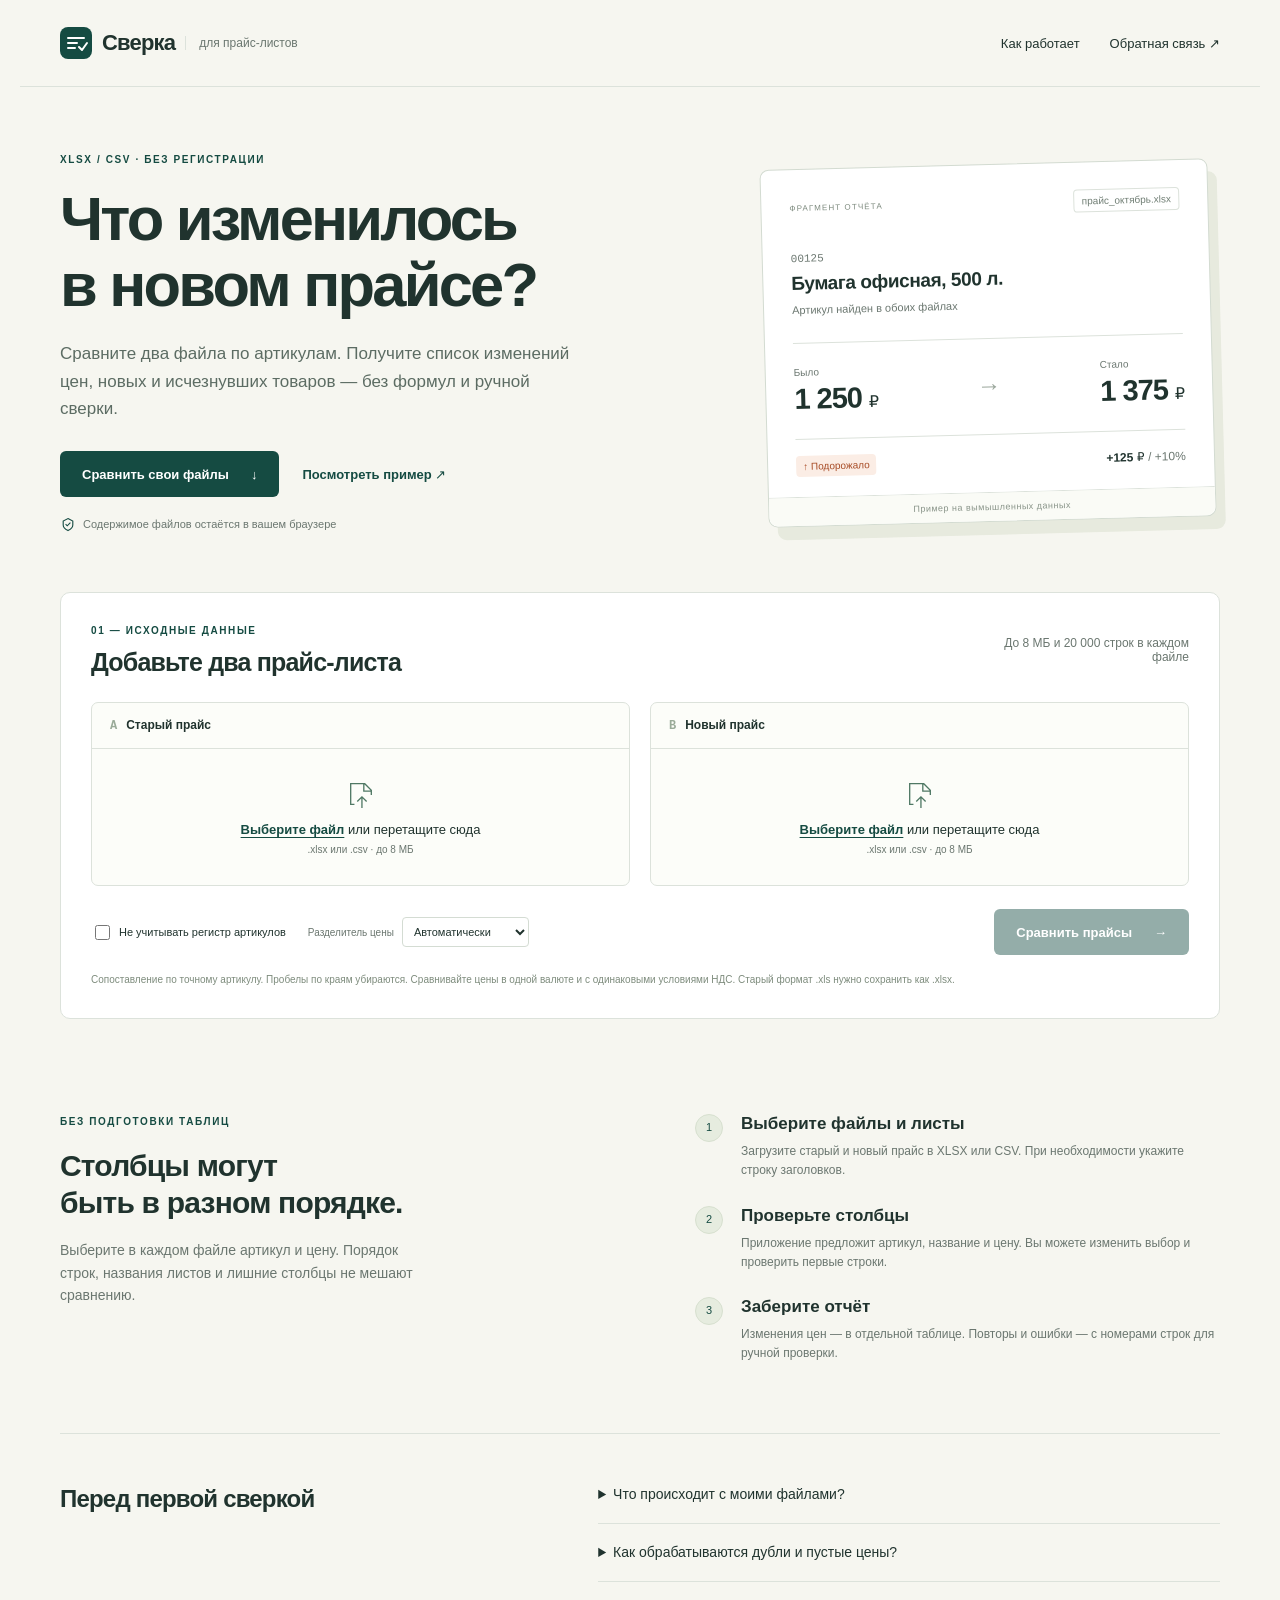
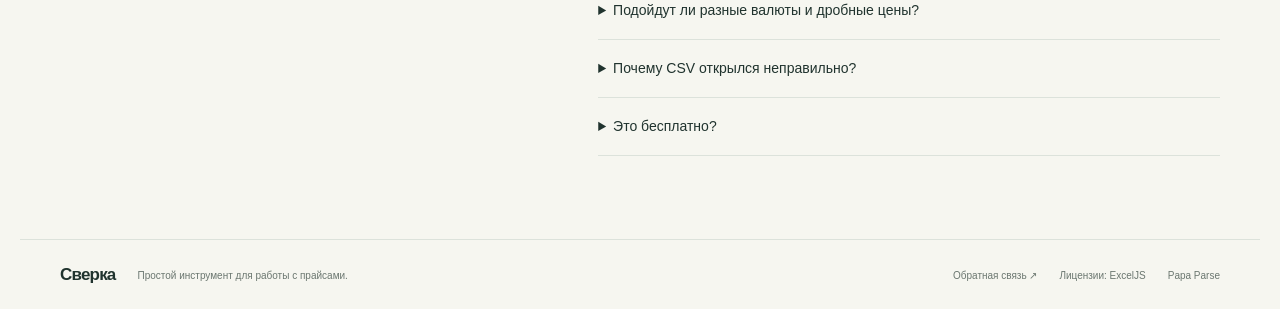
==== index.html @ 67426de6 "Publish Sverka price comparison tool" ====
<!doctype html>
<html lang="ru"><head><meta charset="utf-8"><meta name="viewport" content="width=device-width,initial-scale=1"><meta name="theme-color" content="#154b42"><title>Сверка — сравнить два прайс-листа Excel и CSV по артикулам</title><meta name="description" content="Загрузите старый и новый прайс-лист. Найдите изменения цен, новые и исчезнувшие товары. Бесплатно, без регистрации, файлы обрабатываются в вашем браузере."><link rel="canonical" href="https://dimarrter.github.io/sverka/"><meta property="og:title" content="Что изменилось в новом прайсе?"><meta property="og:description" content="Два файла Excel или CSV → понятный отчёт об изменениях цен. Бесплатно, без загрузки файлов на сервер."><meta property="og:type" content="website"><meta property="og:image" content="https://dimarrter.github.io/sverka/share.png"><link rel="icon" href="icon.svg" type="image/svg+xml"><link rel="stylesheet" href="style.css"><script defer src="papaparse.min.js"></script><script defer src="exceljs.min.js"></script><script type="module" src="app.mjs"></script></head>
<body><a class="skip" href="#workspace">К сравнению файлов</a><header class="site-head"><a class="brand" href="./" aria-label="Сверка, главная"><svg viewBox="0 0 32 32" aria-hidden="true"><rect width="32" height="32" rx="8" fill="currentColor"/><path d="M8 11h16M8 16h9M8 21h7m4-1 3 3 5-7" fill="none" stroke="white" stroke-width="2" stroke-linecap="round" stroke-linejoin="round"/></svg><strong>Сверка</strong><span>для прайс-листов</span></a><nav><a href="#how">Как работает</a><a href="https://t.me/Dimarrter" target="_blank" rel="noopener">Обратная связь ↗</a></nav></header>
<main><section class="intro"><div class="intro-copy"><p class="eyebrow">XLSX / CSV · БЕЗ РЕГИСТРАЦИИ</p><h1>Что изменилось<br>в новом прайсе?</h1><p class="lede">Сравните два файла по артикулам. Получите список изменений цен, новых и исчезнувших товаров — без формул и ручной сверки.</p><div class="intro-actions"><a class="button primary" href="#workspace">Сравнить свои файлы <span aria-hidden="true">↓</span></a><button id="demo" class="text-button">Посмотреть пример <span aria-hidden="true">↗</span></button></div><p class="privacy"><svg viewBox="0 0 20 20" aria-hidden="true"><path d="m10 2 6 3v5c0 4-6 7-6 7s-6-3-6-7V5l6-3Z"/><path d="m7 9 2 2 4-4"/></svg> Содержимое файлов остаётся в вашем браузере</p></div><div class="specimen" aria-label="Пример отчёта об изменении цены"><div class="paper-top"><span class="paper-label">ФРАГМЕНТ ОТЧЁТА</span><span class="file-pill">прайс_октябрь.xlsx</span></div><div class="paper-product"><span class="spec-sku">00125</span><h2>Бумага офисная, 500 л.</h2><p>Артикул найден в обоих файлах</p></div><div class="price-flow"><div><span>Было</span><strong>1 250 <small>₽</small></strong></div><span class="flow-arrow">→</span><div><span>Стало</span><strong>1 375 <small>₽</small></strong></div></div><div class="paper-bottom"><span class="badge up">↑ Подорожало</span><strong>+125 ₽ <span>/ +10%</span></strong></div><div class="paper-caption">Пример на вымышленных данных</div></div></section>
<section id="workspace" class="workspace" aria-labelledby="work-title"><div class="section-top"><div><p class="eyebrow">01 — ИСХОДНЫЕ ДАННЫЕ</p><h2 id="work-title">Добавьте два прайс-листа</h2></div><span class="muted limit">До 8 МБ и 20 000 строк в каждом файле</span></div><div id="message" class="message" role="status" aria-live="polite" hidden></div><div id="files" class="file-grid"></div><div class="settings-bar"><label class="check"><input id="ignore-case" type="checkbox"> Не учитывать регистр артикулов</label><label class="inline-label">Разделитель цены <select id="decimal"><option value="auto">Автоматически</option><option value="comma">Запятая: 1.234,50</option><option value="dot">Точка: 1,234.50</option></select></label><button id="compare" class="button primary" disabled>Сравнить прайсы <span aria-hidden="true">→</span></button></div><p class="footnote">Сопоставление по точному артикулу. Пробелы по краям убираются. Сравнивайте цены в одной валюте и с одинаковыми условиями НДС. Старый формат .xls нужно сохранить как .xlsx.</p></section>
<section id="results" class="results" hidden aria-labelledby="results-title"><div class="section-top"><div><p class="eyebrow">02 — РЕЗУЛЬТАТ</p><h2 id="results-title" tabindex="-1">Изменения в прайсе</h2><p id="result-description" class="muted"></p></div><button id="download" class="button dark">Скачать отчёт .xlsx <span aria-hidden="true">↓</span></button></div><div id="counts" class="counts"></div><div id="review-note" class="review-note" hidden></div><div class="table-tools"><div id="filters" class="filters" role="group" aria-label="Фильтр по изменениям"></div><label class="search"><span class="sr-only">Поиск по артикулу или названию</span><input id="search" type="search" placeholder="Артикул или название"><span aria-hidden="true">⌕</span></label></div><div class="table-wrap"><table class="result-table"><thead><tr><th>Артикул / товар</th><th>Изменение</th><th class="num">Было</th><th class="num">Стало</th><th class="num">Разница</th><th class="num">%</th><th>Примечание</th></tr></thead><tbody id="rows"></tbody></table><div id="empty" class="empty" hidden>По выбранным условиям ничего не найдено.</div></div><div class="table-bottom"><span id="row-count" class="muted"></span><button id="more" class="text-button" hidden>Показать ещё 50</button><span class="muted">В отчёте — все строки, независимо от фильтра</span></div><div class="feedback-box"><div><strong>Чего не хватает для вашего прайса?</strong><p>Напишите, какой формат или столбец не удалось обработать. Конфиденциальный файл присылать не нужно.</p></div><a class="button outline" href="https://t.me/Dimarrter" target="_blank" rel="noopener">Написать автору ↗</a></div></section>
<section id="how" class="how"><div><p class="eyebrow">БЕЗ ПОДГОТОВКИ ТАБЛИЦ</p><h2>Столбцы могут<br>быть в разном порядке.</h2><p>Выберите в каждом файле артикул и цену. Порядок строк, названия листов и лишние столбцы не мешают сравнению.</p></div><ol><li><span>1</span><div><h3>Выберите файлы и листы</h3><p>Загрузите старый и новый прайс в XLSX или CSV. При необходимости укажите строку заголовков.</p></div></li><li><span>2</span><div><h3>Проверьте столбцы</h3><p>Приложение предложит артикул, название и цену. Вы можете изменить выбор и проверить первые строки.</p></div></li><li><span>3</span><div><h3>Заберите отчёт</h3><p>Изменения цен — в отдельной таблице. Повторы и ошибки — с номерами строк для ручной проверки.</p></div></li></ol></section>
<section class="faq" aria-labelledby="faq-title"><h2 id="faq-title">Перед первой сверкой</h2><div><details><summary>Что происходит с моими файлами?</summary><p>Чтение, сравнение и создание отчёта выполняются на вашем устройстве. Содержимое файлов не отправляется на сервер. После перезагрузки страницы загруженные данные исчезнут. Настройки столбцов и файлы не сохраняются.</p></details><details><summary>Как обрабатываются дубли и пустые цены?</summary><p>Повторяющиеся артикулы не объединяются и не усредняются. Такие позиции, отсутствующие артикулы и нераспознанные цены попадут в «Проверить». У строк указан номер в исходном файле. Нулевая цена допустима; процент изменения от нуля не рассчитывается.</p></details><details><summary>Подойдут ли разные валюты и дробные цены?</summary><p>Используйте одну валюту и одинаковые условия НДС в обоих файлах. Конвертации валют нет. Поддерживаются неотрицательные цены до двух знаков после запятой. Для неоднозначных записей вроде 1,234 выберите разделитель явно.</p></details><details><summary>Почему CSV открылся неправильно?</summary><p>В карточке файла можно выбрать UTF-8 или Windows-1251 и разделитель столбцов. Артикулы из CSV читаются как текст, поэтому нули в начале сохраняются. Уже потерянные в исходном файле цифры восстановить нельзя.</p></details><details><summary>Это бесплатно?</summary><p>Да. Сравнение и скачивание отчёта доступны без оплаты и регистрации. Для первой версии действуют ограничения: 8 МБ на файл, до 20 000 строк данных и 100 столбцов на лист. Поддерживаются XLSX и CSV; защищённые паролем книги не поддерживаются.</p></details></div></section></main>
<footer><a class="brand" href="./"><strong>Сверка</strong></a><span>Простой инструмент для работы с прайсами.</span><a href="https://t.me/Dimarrter" target="_blank" rel="noopener">Обратная связь ↗</a><a href="LICENSE-exceljs.txt">Лицензии: ExcelJS</a><a href="LICENSE-papaparse.txt">Papa Parse</a></footer><noscript><p>Для обработки файлов включите JavaScript. Содержимое файлов обрабатывается локально.</p></noscript></body></html>
---- style.css ----
:root{--ink:#20332e;--muted:#6b7770;--green:#154b42;--line:#dce2db;--paper:#fff;--back:#f6f6f0;--orange:#b75026;--mint:#e9f1e9;font-family:Inter,"Segoe UI",Arial,sans-serif;color:var(--ink);background:var(--back);font-synthesis:none}*{box-sizing:border-box}html{scroll-behavior:smooth;scroll-padding-top:28px}body{margin:0}a{color:inherit;text-decoration:none}button,input,select{font:inherit}button,a,input,select,summary{touch-action:manipulation}button{cursor:pointer}button:disabled{cursor:not-allowed;opacity:.45}button:focus-visible,a:focus-visible,input:focus-visible,select:focus-visible,summary:focus-visible{outline:3px solid #d8a328;outline-offset:4px}button{border:0}h1,h2,h3,p{margin:0}p{line-height:1.6}h1{font-size:clamp(40px,4.8vw,64px);line-height:1.07;letter-spacing:-2.8px;font-weight:640}h2{font-size:30px;line-height:1.22;letter-spacing:-.8px;font-weight:620}h3{font-size:17px;font-weight:600}.site-head{max-width:1240px;margin:auto;padding:27px 40px;display:flex;align-items:center;justify-content:space-between;border-bottom:1px solid var(--line)}.brand{display:flex;align-items:center;gap:10px}.brand svg{width:32px;height:32px;color:var(--green)}.brand strong{font-size:22px;letter-spacing:-.8px}.brand span{font-size:12px;color:var(--muted);padding-left:13px;border-left:1px solid var(--line)}nav{display:flex;gap:30px;font-size:13px}nav a:hover,footer a:hover{text-decoration:underline}main{max-width:1240px;margin:auto;padding:0 40px}.intro{display:grid;grid-template-columns:1.16fr .84fr;gap:75px;align-items:center;padding:65px 0 58px}.eyebrow{font-size:10px;font-weight:700;letter-spacing:1.6px;color:var(--green);margin-bottom:18px}.lede{max-width:530px;color:#5c6c63;margin-top:23px;font-size:17px}.intro-actions{display:flex;gap:23px;align-items:center;margin-top:29px}.button{display:inline-flex;justify-content:center;align-items:center;gap:22px;min-height:46px;padding:13px 22px;font-size:13px;font-weight:600;border-radius:6px;white-space:nowrap;transition:background .15s}.primary{background:var(--green);color:white}.primary:hover:not(:disabled){background:#0b382f}.text-button{background:transparent;color:var(--green);padding:10px 0;font-size:13px;font-weight:600}.text-button:hover{text-decoration:underline}.privacy{display:flex;align-items:center;gap:7px;margin-top:19px;font-size:11px;color:var(--muted)}.privacy svg{width:16px;height:16px;fill:none;stroke:var(--green);stroke-width:1.4}.specimen{position:relative;background:#fff;border:1px solid #d3dbd1;border-radius:9px;padding:27px 28px 0;transform:rotate(-1.5deg);box-shadow:9px 13px 0 #e7eade;margin-right:8px}.paper-top{display:flex;align-items:center;justify-content:space-between;gap:12px}.paper-label{font-size:8px;letter-spacing:1.1px;color:#7d8a7e}.file-pill{font-size:10px;color:#707e74;border:1px solid var(--line);padding:5px 7px;border-radius:4px}.paper-product{padding:28px 0 23px;border-bottom:1px solid var(--line)}.spec-sku{font-family:Consolas,monospace;color:var(--muted);font-size:11px}.paper-product h2{font-size:19px;margin-top:6px;letter-spacing:-.4px}.paper-product p{font-size:11px;color:var(--muted);margin-top:7px}.price-flow{display:flex;align-items:center;justify-content:space-between;padding:23px 0}.price-flow div>span{display:block;font-size:10px;color:var(--muted);margin-bottom:5px}.price-flow strong{font-size:29px;font-weight:550;letter-spacing:-1px}.price-flow small{font-size:16px;font-weight:400}.flow-arrow{font-size:24px;color:#9ba79c}.paper-bottom{padding:16px 0 20px;border-top:1px solid var(--line);display:flex;align-items:center;justify-content:space-between;font-size:12px}.paper-bottom strong{font-weight:600}.paper-bottom strong span{font-weight:400;color:var(--muted)}.paper-caption{margin:0 -28px;background:#fafbf6;border-top:1px solid var(--line);border-radius:0 0 9px 9px;font-size:9px;letter-spacing:.5px;color:#899489;text-align:center;padding:9px}.badge{display:inline-block;font-size:10px;border-radius:4px;padding:5px 7px;white-space:nowrap;background:#eff1ed;color:#5c6c63}.badge.up{background:#fbede5;color:#a74b25}.badge.down{background:#e6f2e9;color:#24734e}.badge.added{background:#e4f0ed;color:#126351}.badge.removed{background:#edf0f1;color:#65727a}.badge.review{background:#fff2cd;color:#856212}.workspace,.results{background:white;border:1px solid var(--line);border-radius:10px;padding:30px;margin-bottom:25px;scroll-margin-top:20px}.section-top{display:flex;justify-content:space-between;align-items:center;gap:25px;margin-bottom:25px}.section-top .eyebrow{margin-bottom:8px}.section-top h2{font-size:25px}.muted{font-size:12px;color:var(--muted)}.limit{text-align:right;max-width:200px}.file-grid{display:grid;grid-template-columns:1fr 1fr;gap:20px}.file-card{border:1px solid var(--line);border-radius:7px;background:#fcfdf9;overflow:hidden;min-width:0}.card-head{padding:15px 18px;display:flex;align-items:center;justify-content:space-between;border-bottom:1px solid var(--line);font-size:12px}.card-head strong{font-weight:600}.step-num{margin-right:9px;color:#9aab99;font-family:Consolas,monospace}.clear-file{padding:2px 5px;background:none;color:var(--muted);font-size:11px}.dropzone{display:block;text-align:center;padding:30px 15px;cursor:pointer;position:relative}.dropzone.drag{background:var(--mint);outline:2px dashed var(--green);outline-offset:-6px}.dropzone input{position:absolute;inset:0;width:100%;height:100%;opacity:0;cursor:pointer}.dropzone:focus-within{outline:3px solid #d8a328;outline-offset:-4px}.upload-icon{width:30px;height:30px;color:#4f7864;margin-bottom:9px;fill:none;stroke:currentColor;stroke-width:1.4}.drop-title{font-size:13px;display:block}.drop-title b{font-weight:600;color:var(--green);text-decoration:underline;text-underline-offset:3px}.drop-sub{font-size:10px;display:block;color:var(--muted);margin-top:7px}.file-info{padding:16px 18px 10px;display:flex;gap:10px;align-items:center}.file-name{font-size:12px;font-weight:600;overflow-wrap:anywhere}.file-meta{font-size:10px;color:var(--muted);margin-top:4px}.file-type{color:var(--green);font:10px Consolas,monospace;background:#e5eee4;border-radius:5px;padding:12px 6px}.mapping{padding:4px 18px 18px}.mapping label{display:flex;flex-direction:column;gap:5px;font-size:10px;color:var(--muted)}select,input[type=number]{border:1px solid #d4dcd3;background:white;color:var(--ink);border-radius:4px;padding:8px 9px;max-width:100%;min-width:0;font-size:12px}select{cursor:pointer}.map-top{display:grid;grid-template-columns:1fr 1fr;gap:10px;margin:9px 0}.map-cols{display:grid;grid-template-columns:1fr 1fr 1fr;gap:10px}.csv-options{display:grid;grid-template-columns:1fr 1fr;gap:10px;margin:9px 0}.mini-wrap{overflow:auto;margin-top:13px;background:white;border:1px solid var(--line);border-radius:3px;max-height:155px}.mini{border-collapse:collapse;width:100%;font-size:10px;white-space:nowrap}.mini th,.mini td{padding:7px 9px;text-align:left;border-bottom:1px solid #ebeee8;max-width:140px;overflow:hidden;text-overflow:ellipsis}.mini th{background:#f1f4ec;color:#64745f;font-weight:500}.mini td:first-child{color:#899786}.settings-bar{display:flex;align-items:center;gap:22px;margin-top:23px;flex-wrap:wrap}.settings-bar .button{margin-left:auto}.check{display:flex;align-items:center;gap:6px;font-size:11px}.check input{accent-color:var(--green);width:15px;height:15px}.inline-label{font-size:10px;display:flex;align-items:center;gap:8px;color:var(--muted)}.inline-label select{font-size:11px;padding:7px}.footnote{font-size:10px;color:#7e8c7d;margin-top:16px;line-height:1.7}.message{padding:13px 16px;background:#f9f0dc;color:#715817;font-size:12px;border-radius:6px;margin-bottom:18px;line-height:1.6}.message.success{background:#e9f2e8;color:#235d3c}.dark{background:#243c32;color:#fff}.dark:hover:not(:disabled){background:#10281e}.outline{border:1px solid #c3d1bf;color:var(--green);background:transparent}.outline:hover{background:#e9f1e5}.results{padding-top:28px}.results .section-top{margin-bottom:23px}.results .section-top p.muted{margin-top:8px}.counts{display:grid;grid-template-columns:repeat(6,1fr);gap:1px;border:1px solid var(--line);border-radius:6px;overflow:hidden;background:var(--line);margin-bottom:20px}.count{background:#fafbf7;padding:16px 14px;border:0;text-align:left}.count b{font-size:25px;font-weight:550;display:block;margin-bottom:5px}.count span{font-size:10px;color:var(--muted)}.count[data-status=up] b{color:#b4542a}.count[data-status=down] b{color:#28784f}.count[data-status=review] b{color:#a07b12}.count:hover{background:#eef3e8}.review-note{font-size:12px;padding:13px 16px;background:#fff8e6;color:#7b621b;border:1px solid #f1e5be;border-radius:5px;margin-bottom:18px;line-height:1.6}.table-tools{display:flex;align-items:center;justify-content:space-between;gap:12px;margin:20px 0 12px}.filters{display:flex;gap:5px;flex-wrap:wrap}.filter{font-size:10px;background:#f3f5ee;color:#677661;padding:8px 11px;border-radius:4px}.filter[aria-pressed=true]{background:#deeadc;color:#214c34;font-weight:600}.search{position:relative;min-width:180px}.search input{width:100%;padding:8px 28px 8px 12px;font-size:11px;border:1px solid var(--line);border-radius:4px}.search>span:last-child{position:absolute;right:9px;top:4px;color:#6c7c66;font-size:23px}.table-wrap{overflow:auto;border:1px solid var(--line);border-radius:6px}.result-table{width:100%;border-collapse:collapse;font-size:12px;min-width:780px}.result-table th{text-align:left;padding:12px 13px;font-size:10px;font-weight:500;background:#f5f7f0;color:#74836c;white-space:nowrap}.result-table td{padding:14px 13px;border-top:1px solid #e8ece2;vertical-align:top}.result-table .num{text-align:right;white-space:nowrap;font-variant-numeric:tabular-nums}.result-table td:first-child{min-width:180px}.sku{display:block;font:11px Consolas,monospace;margin-bottom:5px;max-width:250px;overflow-wrap:anywhere}.product{font-size:10px;color:var(--muted);max-width:240px;overflow-wrap:anywhere}.row-note{font-size:10px;color:#77846e;min-width:160px;max-width:270px;line-height:1.5}.delta-up{color:#a84e28}.delta-down{color:#24764d}.empty{padding:30px;text-align:center;color:var(--muted);font-size:13px}.table-bottom{display:flex;align-items:center;justify-content:space-between;gap:12px;margin-top:13px}.table-bottom>span:last-child{font-size:10px;text-align:right}.feedback-box{display:flex;align-items:center;justify-content:space-between;gap:25px;margin-top:27px;padding:21px;background:#f3f6ed;border-radius:6px}.feedback-box strong{font-size:14px;font-weight:600}.feedback-box p{font-size:11px;max-width:540px;margin-top:6px;color:var(--muted)}.how{display:grid;grid-template-columns:1fr 1fr;gap:110px;padding:70px 0;border-bottom:1px solid var(--line)}.how>div>p:last-child{max-width:370px;font-size:14px;color:var(--muted);margin-top:18px}.how ol{list-style:none;padding:0;margin:0}.how li{display:flex;gap:18px;padding:0 0 25px}.how li>span{font-size:11px;background:#e6ecdf;border:1px solid #d7e0cf;width:28px;height:28px;flex:0 0 28px;text-align:center;padding-top:6px;border-radius:50%;color:var(--green)}.how li p{color:var(--muted);font-size:12px;margin-top:8px}.how li:last-child{padding-bottom:0}.faq{display:grid;grid-template-columns:1fr 1.3fr;gap:60px;padding:50px 0 65px}.faq h2{font-size:24px}details{border-bottom:1px solid var(--line);padding:0 0 18px;margin-bottom:18px}summary{font-size:14px;cursor:pointer;font-weight:500;line-height:1.5}details p{font-size:12px;color:var(--muted);padding:13px 0 0 17px}footer{border-top:1px solid var(--line);max-width:1240px;margin:auto;padding:25px 40px;display:flex;align-items:center;gap:22px;color:var(--muted);font-size:10px}footer .brand{color:var(--ink)}footer .brand strong{font-size:17px}footer>span{margin-right:auto}.skip{position:absolute;left:20px;top:-100px;background:white;padding:15px;z-index:9}.skip:focus{top:10px}.sr-only{position:absolute;width:1px;height:1px;overflow:hidden;clip:rect(0,0,0,0)}[hidden]{display:none!important}@media(max-width:1000px){.intro{gap:35px}h1{font-size:48px}.brand span{display:none}.settings-bar{gap:14px}.settings-bar .button{width:100%;margin:0}.how{gap:50px}.counts{grid-template-columns:repeat(3,1fr)}}@media(max-width:700px){.site-head{padding:20px}.site-head nav{gap:15px;font-size:11px}.site-head nav a:first-child{display:none}main{padding:0 16px}.intro{grid-template-columns:1fr;padding:36px 4px 35px;gap:32px}h1{font-size:44px;letter-spacing:-1.9px}.lede{font-size:15px;max-width:480px}.intro-actions{gap:18px;flex-wrap:wrap}.privacy{font-size:10px}.specimen{max-width:470px;width:100%;margin:auto;transform:none;box-shadow:5px 6px 0 #e7eade}.workspace,.results{padding:20px 16px}.section-top{align-items:flex-start;gap:15px;flex-wrap:wrap}.section-top h2{font-size:23px}.limit{max-width:none;text-align:left;font-size:10px}.file-grid{grid-template-columns:1fr}.map-cols{grid-template-columns:1fr 1fr}.map-cols label:last-child{grid-column:1/-1}.settings-bar{display:block}.settings-bar .inline-label{margin:15px 0}.settings-bar .button{width:100%}.counts{grid-template-columns:repeat(3,1fr)}.count{padding:13px 10px}.count b{font-size:23px}.table-tools{align-items:stretch;flex-direction:column}.filters{gap:5px}.table-bottom{flex-wrap:wrap}.table-bottom>span:last-child{text-align:left}.feedback-box{align-items:flex-start;flex-direction:column}.how{padding:40px 4px;grid-template-columns:1fr;gap:28px}.faq{padding:35px 4px;grid-template-columns:1fr;gap:25px}footer{padding:22px 20px;flex-wrap:wrap;gap:15px}footer>span{flex-basis:65%;margin-right:0}h2{font-size:27px}}@media(prefers-reduced-motion:reduce){html{scroll-behavior:auto}*{transition:none!important}}
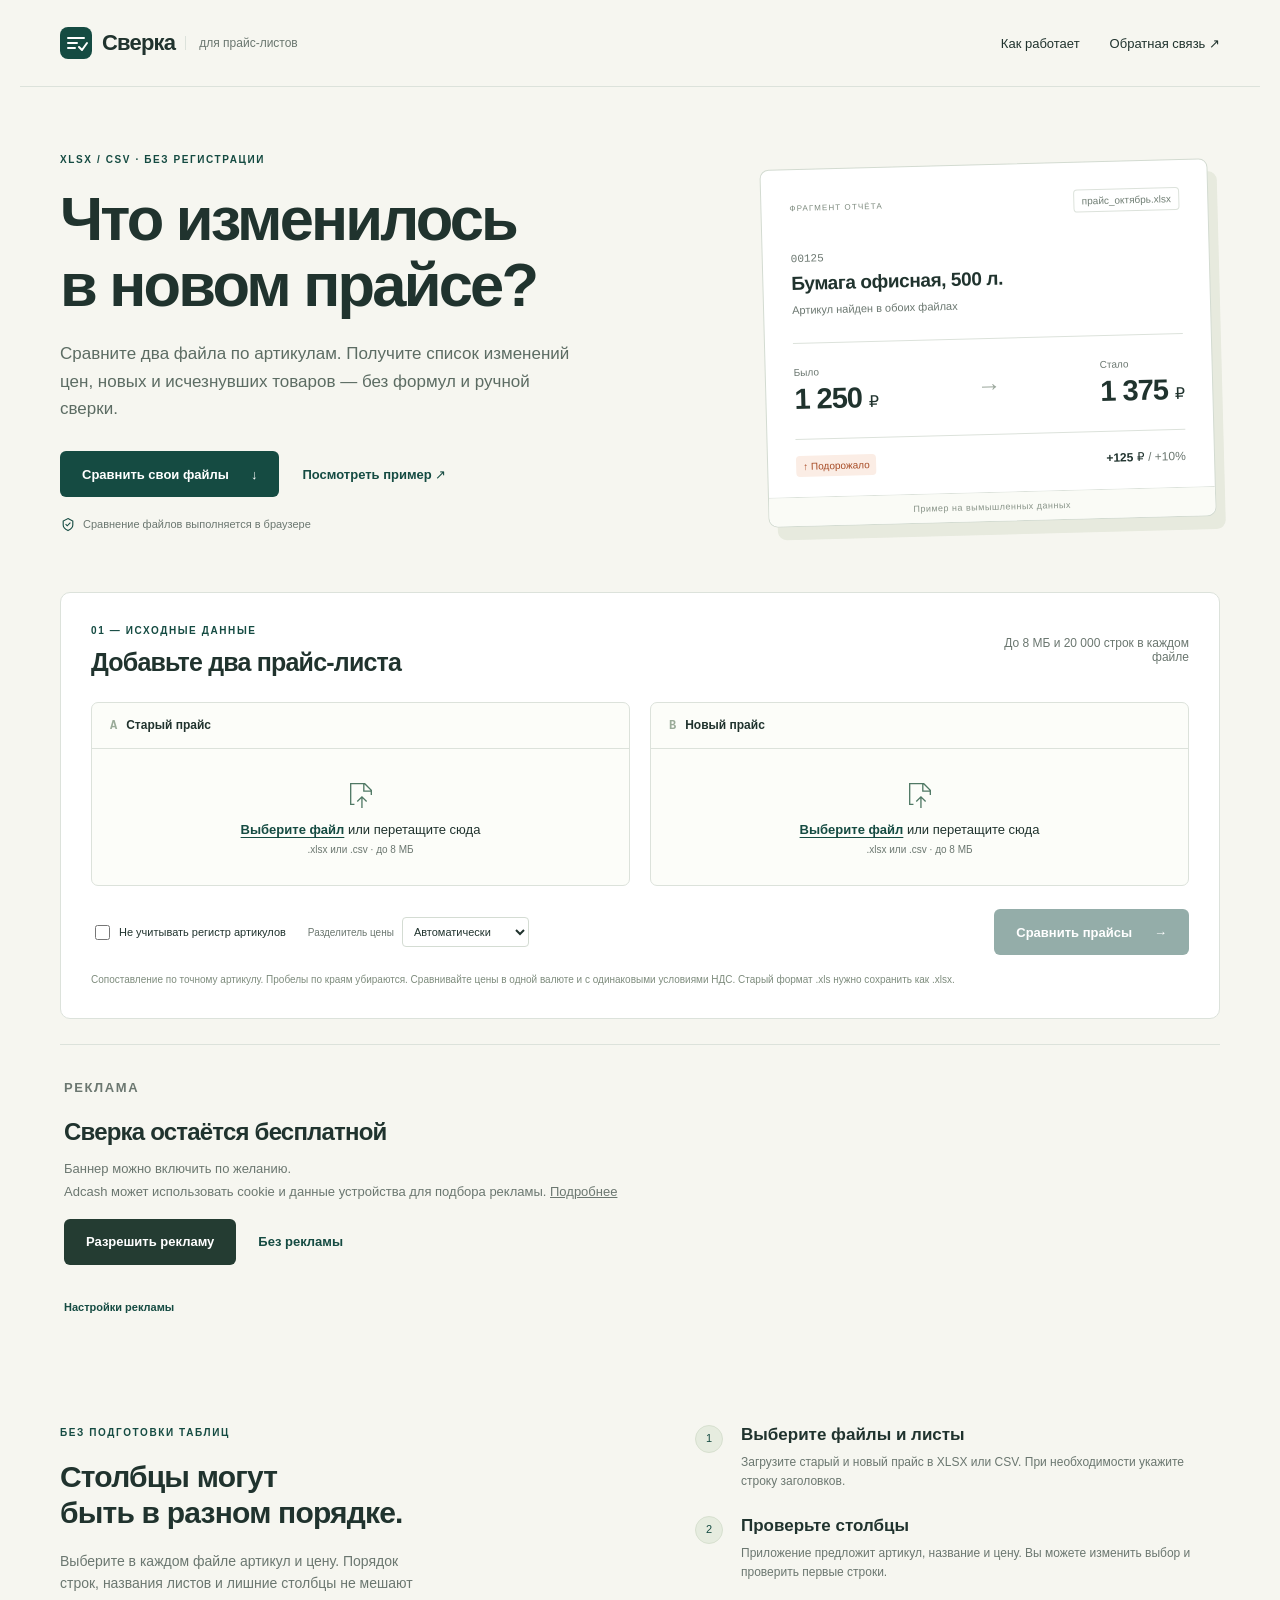
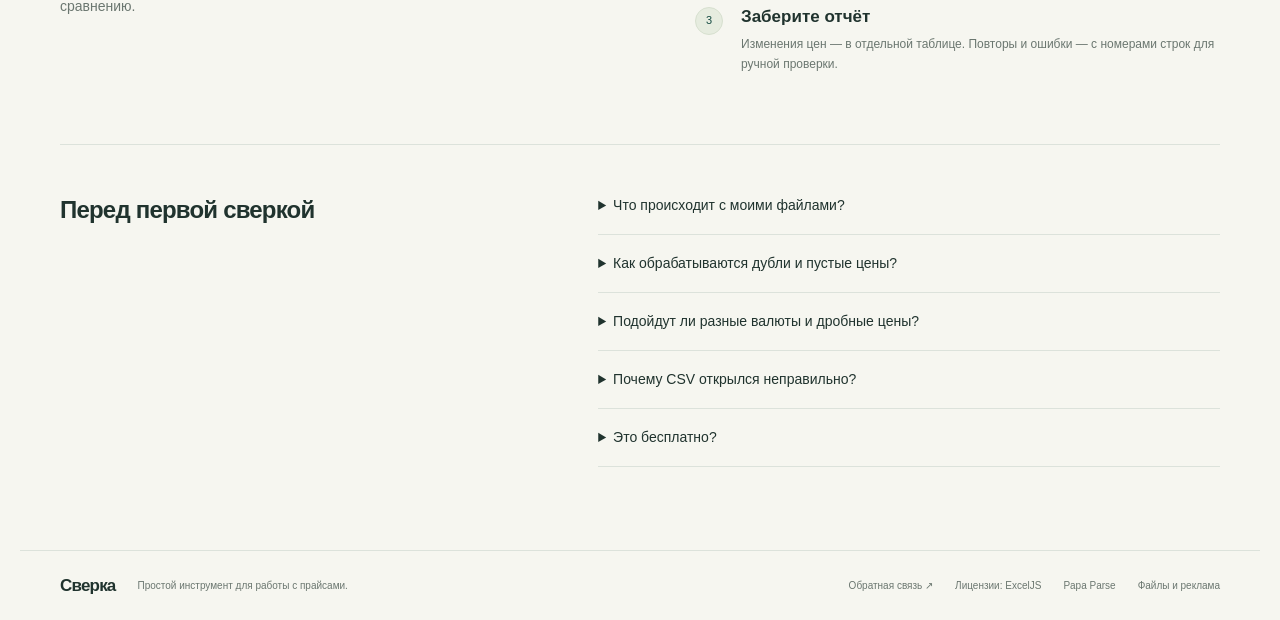
==== commit d3e15a53: "Add optional Adcash banner and clear ad consent controls" ====
--- a/index.html
+++ b/index.html
@@ -1,9 +1,9 @@
-<!doctype html>
-<html lang="ru"><head><meta charset="utf-8"><meta name="viewport" content="width=device-width,initial-scale=1"><meta name="theme-color" content="#154b42"><title>Сверка — сравнить два прайс-листа Excel и CSV по артикулам</title><meta name="description" content="Загрузите старый и новый прайс-лист. Найдите изменения цен, новые и исчезнувшие товары. Бесплатно, без регистрации, файлы обрабатываются в вашем браузере."><link rel="canonical" href="https://dimarrter.github.io/sverka/"><meta property="og:title" content="Что изменилось в новом прайсе?"><meta property="og:description" content="Два файла Excel или CSV → понятный отчёт об изменениях цен. Бесплатно, без загрузки файлов на сервер."><meta property="og:type" content="website"><meta property="og:image" content="https://dimarrter.github.io/sverka/share.png"><link rel="icon" href="icon.svg" type="image/svg+xml"><link rel="stylesheet" href="style.css"><script defer src="papaparse.min.js"></script><script defer src="exceljs.min.js"></script><script type="module" src="app.mjs"></script></head>
-<body><a class="skip" href="#workspace">К сравнению файлов</a><header class="site-head"><a class="brand" href="./" aria-label="Сверка, главная"><svg viewBox="0 0 32 32" aria-hidden="true"><rect width="32" height="32" rx="8" fill="currentColor"/><path d="M8 11h16M8 16h9M8 21h7m4-1 3 3 5-7" fill="none" stroke="white" stroke-width="2" stroke-linecap="round" stroke-linejoin="round"/></svg><strong>Сверка</strong><span>для прайс-листов</span></a><nav><a href="#how">Как работает</a><a href="https://t.me/Dimarrter" target="_blank" rel="noopener">Обратная связь ↗</a></nav></header>
-<main><section class="intro"><div class="intro-copy"><p class="eyebrow">XLSX / CSV · БЕЗ РЕГИСТРАЦИИ</p><h1>Что изменилось<br>в новом прайсе?</h1><p class="lede">Сравните два файла по артикулам. Получите список изменений цен, новых и исчезнувших товаров — без формул и ручной сверки.</p><div class="intro-actions"><a class="button primary" href="#workspace">Сравнить свои файлы <span aria-hidden="true">↓</span></a><button id="demo" class="text-button">Посмотреть пример <span aria-hidden="true">↗</span></button></div><p class="privacy"><svg viewBox="0 0 20 20" aria-hidden="true"><path d="m10 2 6 3v5c0 4-6 7-6 7s-6-3-6-7V5l6-3Z"/><path d="m7 9 2 2 4-4"/></svg> Содержимое файлов остаётся в вашем браузере</p></div><div class="specimen" aria-label="Пример отчёта об изменении цены"><div class="paper-top"><span class="paper-label">ФРАГМЕНТ ОТЧЁТА</span><span class="file-pill">прайс_октябрь.xlsx</span></div><div class="paper-product"><span class="spec-sku">00125</span><h2>Бумага офисная, 500 л.</h2><p>Артикул найден в обоих файлах</p></div><div class="price-flow"><div><span>Было</span><strong>1 250 <small>₽</small></strong></div><span class="flow-arrow">→</span><div><span>Стало</span><strong>1 375 <small>₽</small></strong></div></div><div class="paper-bottom"><span class="badge up">↑ Подорожало</span><strong>+125 ₽ <span>/ +10%</span></strong></div><div class="paper-caption">Пример на вымышленных данных</div></div></section>
-<section id="workspace" class="workspace" aria-labelledby="work-title"><div class="section-top"><div><p class="eyebrow">01 — ИСХОДНЫЕ ДАННЫЕ</p><h2 id="work-title">Добавьте два прайс-листа</h2></div><span class="muted limit">До 8 МБ и 20 000 строк в каждом файле</span></div><div id="message" class="message" role="status" aria-live="polite" hidden></div><div id="files" class="file-grid"></div><div class="settings-bar"><label class="check"><input id="ignore-case" type="checkbox"> Не учитывать регистр артикулов</label><label class="inline-label">Разделитель цены <select id="decimal"><option value="auto">Автоматически</option><option value="comma">Запятая: 1.234,50</option><option value="dot">Точка: 1,234.50</option></select></label><button id="compare" class="button primary" disabled>Сравнить прайсы <span aria-hidden="true">→</span></button></div><p class="footnote">Сопоставление по точному артикулу. Пробелы по краям убираются. Сравнивайте цены в одной валюте и с одинаковыми условиями НДС. Старый формат .xls нужно сохранить как .xlsx.</p></section>
-<section id="results" class="results" hidden aria-labelledby="results-title"><div class="section-top"><div><p class="eyebrow">02 — РЕЗУЛЬТАТ</p><h2 id="results-title" tabindex="-1">Изменения в прайсе</h2><p id="result-description" class="muted"></p></div><button id="download" class="button dark">Скачать отчёт .xlsx <span aria-hidden="true">↓</span></button></div><div id="counts" class="counts"></div><div id="review-note" class="review-note" hidden></div><div class="table-tools"><div id="filters" class="filters" role="group" aria-label="Фильтр по изменениям"></div><label class="search"><span class="sr-only">Поиск по артикулу или названию</span><input id="search" type="search" placeholder="Артикул или название"><span aria-hidden="true">⌕</span></label></div><div class="table-wrap"><table class="result-table"><thead><tr><th>Артикул / товар</th><th>Изменение</th><th class="num">Было</th><th class="num">Стало</th><th class="num">Разница</th><th class="num">%</th><th>Примечание</th></tr></thead><tbody id="rows"></tbody></table><div id="empty" class="empty" hidden>По выбранным условиям ничего не найдено.</div></div><div class="table-bottom"><span id="row-count" class="muted"></span><button id="more" class="text-button" hidden>Показать ещё 50</button><span class="muted">В отчёте — все строки, независимо от фильтра</span></div><div class="feedback-box"><div><strong>Чего не хватает для вашего прайса?</strong><p>Напишите, какой формат или столбец не удалось обработать. Конфиденциальный файл присылать не нужно.</p></div><a class="button outline" href="https://t.me/Dimarrter" target="_blank" rel="noopener">Написать автору ↗</a></div></section>
-<section id="how" class="how"><div><p class="eyebrow">БЕЗ ПОДГОТОВКИ ТАБЛИЦ</p><h2>Столбцы могут<br>быть в разном порядке.</h2><p>Выберите в каждом файле артикул и цену. Порядок строк, названия листов и лишние столбцы не мешают сравнению.</p></div><ol><li><span>1</span><div><h3>Выберите файлы и листы</h3><p>Загрузите старый и новый прайс в XLSX или CSV. При необходимости укажите строку заголовков.</p></div></li><li><span>2</span><div><h3>Проверьте столбцы</h3><p>Приложение предложит артикул, название и цену. Вы можете изменить выбор и проверить первые строки.</p></div></li><li><span>3</span><div><h3>Заберите отчёт</h3><p>Изменения цен — в отдельной таблице. Повторы и ошибки — с номерами строк для ручной проверки.</p></div></li></ol></section>
-<section class="faq" aria-labelledby="faq-title"><h2 id="faq-title">Перед первой сверкой</h2><div><details><summary>Что происходит с моими файлами?</summary><p>Чтение, сравнение и создание отчёта выполняются на вашем устройстве. Содержимое файлов не отправляется на сервер. После перезагрузки страницы загруженные данные исчезнут. Настройки столбцов и файлы не сохраняются.</p></details><details><summary>Как обрабатываются дубли и пустые цены?</summary><p>Повторяющиеся артикулы не объединяются и не усредняются. Такие позиции, отсутствующие артикулы и нераспознанные цены попадут в «Проверить». У строк указан номер в исходном файле. Нулевая цена допустима; процент изменения от нуля не рассчитывается.</p></details><details><summary>Подойдут ли разные валюты и дробные цены?</summary><p>Используйте одну валюту и одинаковые условия НДС в обоих файлах. Конвертации валют нет. Поддерживаются неотрицательные цены до двух знаков после запятой. Для неоднозначных записей вроде 1,234 выберите разделитель явно.</p></details><details><summary>Почему CSV открылся неправильно?</summary><p>В карточке файла можно выбрать UTF-8 или Windows-1251 и разделитель столбцов. Артикулы из CSV читаются как текст, поэтому нули в начале сохраняются. Уже потерянные в исходном файле цифры восстановить нельзя.</p></details><details><summary>Это бесплатно?</summary><p>Да. Сравнение и скачивание отчёта доступны без оплаты и регистрации. Для первой версии действуют ограничения: 8 МБ на файл, до 20 000 строк данных и 100 столбцов на лист. Поддерживаются XLSX и CSV; защищённые паролем книги не поддерживаются.</p></details></div></section></main>
-<footer><a class="brand" href="./"><strong>Сверка</strong></a><span>Простой инструмент для работы с прайсами.</span><a href="https://t.me/Dimarrter" target="_blank" rel="noopener">Обратная связь ↗</a><a href="LICENSE-exceljs.txt">Лицензии: ExcelJS</a><a href="LICENSE-papaparse.txt">Papa Parse</a></footer><noscript><p>Для обработки файлов включите JavaScript. Содержимое файлов обрабатывается локально.</p></noscript></body></html>
+<!doctype html>
+<html lang="ru"><head><meta charset="utf-8"><meta name="viewport" content="width=device-width,initial-scale=1"><meta name="theme-color" content="#154b42"><title>Сверка — сравнить два прайс-листа Excel и CSV по артикулам</title><meta name="description" content="Загрузите старый и новый прайс-лист. Найдите изменения цен, новые и исчезнувшие товары. Бесплатно, без регистрации, файлы обрабатываются в вашем браузере."><link rel="canonical" href="https://dimarrter.github.io/sverka/"><meta property="og:title" content="Что изменилось в новом прайсе?"><meta property="og:description" content="Два файла Excel или CSV → понятный отчёт об изменениях цен. Бесплатно, без загрузки файлов на сервер."><meta property="og:type" content="website"><meta property="og:image" content="https://dimarrter.github.io/sverka/share.png"><link rel="icon" href="icon.svg" type="image/svg+xml"><link rel="stylesheet" href="style.css"><script defer src="papaparse.min.js"></script><script defer src="exceljs.min.js"></script><script type="module" src="app.mjs"></script><script defer src="ads.js"></script></head>
+<body><a class="skip" href="#workspace">К сравнению файлов</a><header class="site-head"><a class="brand" href="./" aria-label="Сверка, главная"><svg viewBox="0 0 32 32" aria-hidden="true"><rect width="32" height="32" rx="8" fill="currentColor"/><path d="M8 11h16M8 16h9M8 21h7m4-1 3 3 5-7" fill="none" stroke="white" stroke-width="2" stroke-linecap="round" stroke-linejoin="round"/></svg><strong>Сверка</strong><span>для прайс-листов</span></a><nav><a href="#how">Как работает</a><a href="https://t.me/Dimarrter" target="_blank" rel="noopener">Обратная связь ↗</a></nav></header>
+<main><section class="intro"><div class="intro-copy"><p class="eyebrow">XLSX / CSV · БЕЗ РЕГИСТРАЦИИ</p><h1>Что изменилось<br>в новом прайсе?</h1><p class="lede">Сравните два файла по артикулам. Получите список изменений цен, новых и исчезнувших товаров — без формул и ручной сверки.</p><div class="intro-actions"><a class="button primary" href="#workspace">Сравнить свои файлы <span aria-hidden="true">↓</span></a><button id="demo" class="text-button">Посмотреть пример <span aria-hidden="true">↗</span></button></div><p class="privacy"><svg viewBox="0 0 20 20" aria-hidden="true"><path d="m10 2 6 3v5c0 4-6 7-6 7s-6-3-6-7V5l6-3Z"/><path d="m7 9 2 2 4-4"/></svg> Сравнение файлов выполняется в браузере</p></div><div class="specimen" aria-label="Пример отчёта об изменении цены"><div class="paper-top"><span class="paper-label">ФРАГМЕНТ ОТЧЁТА</span><span class="file-pill">прайс_октябрь.xlsx</span></div><div class="paper-product"><span class="spec-sku">00125</span><h2>Бумага офисная, 500 л.</h2><p>Артикул найден в обоих файлах</p></div><div class="price-flow"><div><span>Было</span><strong>1 250 <small>₽</small></strong></div><span class="flow-arrow">→</span><div><span>Стало</span><strong>1 375 <small>₽</small></strong></div></div><div class="paper-bottom"><span class="badge up">↑ Подорожало</span><strong>+125 ₽ <span>/ +10%</span></strong></div><div class="paper-caption">Пример на вымышленных данных</div></div></section>
+<section id="workspace" class="workspace" aria-labelledby="work-title"><div class="section-top"><div><p class="eyebrow">01 — ИСХОДНЫЕ ДАННЫЕ</p><h2 id="work-title">Добавьте два прайс-листа</h2></div><span class="muted limit">До 8 МБ и 20 000 строк в каждом файле</span></div><div id="message" class="message" role="status" aria-live="polite" hidden></div><div id="files" class="file-grid"></div><div class="settings-bar"><label class="check"><input id="ignore-case" type="checkbox"> Не учитывать регистр артикулов</label><label class="inline-label">Разделитель цены <select id="decimal"><option value="auto">Автоматически</option><option value="comma">Запятая: 1.234,50</option><option value="dot">Точка: 1,234.50</option></select></label><button id="compare" class="button primary" disabled>Сравнить прайсы <span aria-hidden="true">→</span></button></div><p class="footnote">Сопоставление по точному артикулу. Пробелы по краям убираются. Сравнивайте цены в одной валюте и с одинаковыми условиями НДС. Старый формат .xls нужно сохранить как .xlsx.</p></section>
+<section id="results" class="results" hidden aria-labelledby="results-title"><div class="section-top"><div><p class="eyebrow">02 — РЕЗУЛЬТАТ</p><h2 id="results-title" tabindex="-1">Изменения в прайсе</h2><p id="result-description" class="muted"></p></div><button id="download" class="button dark">Скачать отчёт .xlsx <span aria-hidden="true">↓</span></button></div><div id="counts" class="counts"></div><div id="review-note" class="review-note" hidden></div><div class="table-tools"><div id="filters" class="filters" role="group" aria-label="Фильтр по изменениям"></div><label class="search"><span class="sr-only">Поиск по артикулу или названию</span><input id="search" type="search" placeholder="Артикул или название"><span aria-hidden="true">⌕</span></label></div><div class="table-wrap"><table class="result-table"><thead><tr><th>Артикул / товар</th><th>Изменение</th><th class="num">Было</th><th class="num">Стало</th><th class="num">Разница</th><th class="num">%</th><th>Примечание</th></tr></thead><tbody id="rows"></tbody></table><div id="empty" class="empty" hidden>По выбранным условиям ничего не найдено.</div></div><div class="table-bottom"><span id="row-count" class="muted"></span><button id="more" class="text-button" hidden>Показать ещё 50</button><span class="muted">В отчёте — все строки, независимо от фильтра</span></div><div class="feedback-box"><div><strong>Чего не хватает для вашего прайса?</strong><p>Напишите, какой формат или столбец не удалось обработать. Конфиденциальный файл присылать не нужно.</p></div><a class="button outline" href="https://t.me/Dimarrter" target="_blank" rel="noopener">Написать автору ↗</a></div></section>
+<aside class="ad-section" aria-label="Необязательная реклама"><div class="ad-copy"><p class="eyebrow">РЕКЛАМА</p><h2>Сверка остаётся бесплатной</h2><p id="ad-status" role="status">Баннер можно включить по желанию.</p><div id="ad-choice"><p>Adcash может использовать cookie и данные устройства для подбора рекламы. <a href="privacy.html">Подробнее</a></p><div class="ad-actions"><button id="ad-accept" class="button dark" type="button">Разрешить рекламу</button><button id="ad-decline" class="text-button" type="button">Без рекламы</button></div></div><button id="ad-settings" class="text-button" type="button">Настройки рекламы</button></div><div id="ad-banner" class="ad-banner" hidden aria-label="Реклама Adcash"></div></aside><section id="how" class="how"><div><p class="eyebrow">БЕЗ ПОДГОТОВКИ ТАБЛИЦ</p><h2>Столбцы могут<br>быть в разном порядке.</h2><p>Выберите в каждом файле артикул и цену. Порядок строк, названия листов и лишние столбцы не мешают сравнению.</p></div><ol><li><span>1</span><div><h3>Выберите файлы и листы</h3><p>Загрузите старый и новый прайс в XLSX или CSV. При необходимости укажите строку заголовков.</p></div></li><li><span>2</span><div><h3>Проверьте столбцы</h3><p>Приложение предложит артикул, название и цену. Вы можете изменить выбор и проверить первые строки.</p></div></li><li><span>3</span><div><h3>Заберите отчёт</h3><p>Изменения цен — в отдельной таблице. Повторы и ошибки — с номерами строк для ручной проверки.</p></div></li></ol></section>
+<section class="faq" aria-labelledby="faq-title"><h2 id="faq-title">Перед первой сверкой</h2><div><details><summary>Что происходит с моими файлами?</summary><p>Чтение, сравнение и создание отчёта выполняются на вашем устройстве. Код сравнения не отправляет файлы на сервер. Необязательная реклама подключается отдельно, только с вашего разрешения. <a href="privacy.html">Подробнее о файлах и рекламе</a>. После перезагрузки страницы загруженные данные исчезнут. Настройки столбцов и файлы не сохраняются.</p></details><details><summary>Как обрабатываются дубли и пустые цены?</summary><p>Повторяющиеся артикулы не объединяются и не усредняются. Такие позиции, отсутствующие артикулы и нераспознанные цены попадут в «Проверить». У строк указан номер в исходном файле. Нулевая цена допустима; процент изменения от нуля не рассчитывается.</p></details><details><summary>Подойдут ли разные валюты и дробные цены?</summary><p>Используйте одну валюту и одинаковые условия НДС в обоих файлах. Конвертации валют нет. Поддерживаются неотрицательные цены до двух знаков после запятой. Для неоднозначных записей вроде 1,234 выберите разделитель явно.</p></details><details><summary>Почему CSV открылся неправильно?</summary><p>В карточке файла можно выбрать UTF-8 или Windows-1251 и разделитель столбцов. Артикулы из CSV читаются как текст, поэтому нули в начале сохраняются. Уже потерянные в исходном файле цифры восстановить нельзя.</p></details><details><summary>Это бесплатно?</summary><p>Да. Сравнение и скачивание отчёта доступны без оплаты и регистрации. Для первой версии действуют ограничения: 8 МБ на файл, до 20 000 строк данных и 100 столбцов на лист. Поддерживаются XLSX и CSV; защищённые паролем книги не поддерживаются.</p></details></div></section></main>
+<footer><a class="brand" href="./"><strong>Сверка</strong></a><span>Простой инструмент для работы с прайсами.</span><a href="https://t.me/Dimarrter" target="_blank" rel="noopener">Обратная связь ↗</a><a href="LICENSE-exceljs.txt">Лицензии: ExcelJS</a><a href="LICENSE-papaparse.txt">Papa Parse</a><a href="privacy.html">Файлы и реклама</a></footer><noscript><p>Для обработки файлов включите JavaScript. Содержимое файлов обрабатывается локально.</p></noscript></body></html>
--- a/style.css
+++ b/style.css
@@ -1 +1,3 @@
-:root{--ink:#20332e;--muted:#6b7770;--green:#154b42;--line:#dce2db;--paper:#fff;--back:#f6f6f0;--orange:#b75026;--mint:#e9f1e9;font-family:Inter,"Segoe UI",Arial,sans-serif;color:var(--ink);background:var(--back);font-synthesis:none}*{box-sizing:border-box}html{scroll-behavior:smooth;scroll-padding-top:28px}body{margin:0}a{color:inherit;text-decoration:none}button,input,select{font:inherit}button,a,input,select,summary{touch-action:manipulation}button{cursor:pointer}button:disabled{cursor:not-allowed;opacity:.45}button:focus-visible,a:focus-visible,input:focus-visible,select:focus-visible,summary:focus-visible{outline:3px solid #d8a328;outline-offset:4px}button{border:0}h1,h2,h3,p{margin:0}p{line-height:1.6}h1{font-size:clamp(40px,4.8vw,64px);line-height:1.07;letter-spacing:-2.8px;font-weight:640}h2{font-size:30px;line-height:1.22;letter-spacing:-.8px;font-weight:620}h3{font-size:17px;font-weight:600}.site-head{max-width:1240px;margin:auto;padding:27px 40px;display:flex;align-items:center;justify-content:space-between;border-bottom:1px solid var(--line)}.brand{display:flex;align-items:center;gap:10px}.brand svg{width:32px;height:32px;color:var(--green)}.brand strong{font-size:22px;letter-spacing:-.8px}.brand span{font-size:12px;color:var(--muted);padding-left:13px;border-left:1px solid var(--line)}nav{display:flex;gap:30px;font-size:13px}nav a:hover,footer a:hover{text-decoration:underline}main{max-width:1240px;margin:auto;padding:0 40px}.intro{display:grid;grid-template-columns:1.16fr .84fr;gap:75px;align-items:center;padding:65px 0 58px}.eyebrow{font-size:10px;font-weight:700;letter-spacing:1.6px;color:var(--green);margin-bottom:18px}.lede{max-width:530px;color:#5c6c63;margin-top:23px;font-size:17px}.intro-actions{display:flex;gap:23px;align-items:center;margin-top:29px}.button{display:inline-flex;justify-content:center;align-items:center;gap:22px;min-height:46px;padding:13px 22px;font-size:13px;font-weight:600;border-radius:6px;white-space:nowrap;transition:background .15s}.primary{background:var(--green);color:white}.primary:hover:not(:disabled){background:#0b382f}.text-button{background:transparent;color:var(--green);padding:10px 0;font-size:13px;font-weight:600}.text-button:hover{text-decoration:underline}.privacy{display:flex;align-items:center;gap:7px;margin-top:19px;font-size:11px;color:var(--muted)}.privacy svg{width:16px;height:16px;fill:none;stroke:var(--green);stroke-width:1.4}.specimen{position:relative;background:#fff;border:1px solid #d3dbd1;border-radius:9px;padding:27px 28px 0;transform:rotate(-1.5deg);box-shadow:9px 13px 0 #e7eade;margin-right:8px}.paper-top{display:flex;align-items:center;justify-content:space-between;gap:12px}.paper-label{font-size:8px;letter-spacing:1.1px;color:#7d8a7e}.file-pill{font-size:10px;color:#707e74;border:1px solid var(--line);padding:5px 7px;border-radius:4px}.paper-product{padding:28px 0 23px;border-bottom:1px solid var(--line)}.spec-sku{font-family:Consolas,monospace;color:var(--muted);font-size:11px}.paper-product h2{font-size:19px;margin-top:6px;letter-spacing:-.4px}.paper-product p{font-size:11px;color:var(--muted);margin-top:7px}.price-flow{display:flex;align-items:center;justify-content:space-between;padding:23px 0}.price-flow div>span{display:block;font-size:10px;color:var(--muted);margin-bottom:5px}.price-flow strong{font-size:29px;font-weight:550;letter-spacing:-1px}.price-flow small{font-size:16px;font-weight:400}.flow-arrow{font-size:24px;color:#9ba79c}.paper-bottom{padding:16px 0 20px;border-top:1px solid var(--line);display:flex;align-items:center;justify-content:space-between;font-size:12px}.paper-bottom strong{font-weight:600}.paper-bottom strong span{font-weight:400;color:var(--muted)}.paper-caption{margin:0 -28px;background:#fafbf6;border-top:1px solid var(--line);border-radius:0 0 9px 9px;font-size:9px;letter-spacing:.5px;color:#899489;text-align:center;padding:9px}.badge{display:inline-block;font-size:10px;border-radius:4px;padding:5px 7px;white-space:nowrap;background:#eff1ed;color:#5c6c63}.badge.up{background:#fbede5;color:#a74b25}.badge.down{background:#e6f2e9;color:#24734e}.badge.added{background:#e4f0ed;color:#126351}.badge.removed{background:#edf0f1;color:#65727a}.badge.review{background:#fff2cd;color:#856212}.workspace,.results{background:white;border:1px solid var(--line);border-radius:10px;padding:30px;margin-bottom:25px;scroll-margin-top:20px}.section-top{display:flex;justify-content:space-between;align-items:center;gap:25px;margin-bottom:25px}.section-top .eyebrow{margin-bottom:8px}.section-top h2{font-size:25px}.muted{font-size:12px;color:var(--muted)}.limit{text-align:right;max-width:200px}.file-grid{display:grid;grid-template-columns:1fr 1fr;gap:20px}.file-card{border:1px solid var(--line);border-radius:7px;background:#fcfdf9;overflow:hidden;min-width:0}.card-head{padding:15px 18px;display:flex;align-items:center;justify-content:space-between;border-bottom:1px solid var(--line);font-size:12px}.card-head strong{font-weight:600}.step-num{margin-right:9px;color:#9aab99;font-family:Consolas,monospace}.clear-file{padding:2px 5px;background:none;color:var(--muted);font-size:11px}.dropzone{display:block;text-align:center;padding:30px 15px;cursor:pointer;position:relative}.dropzone.drag{background:var(--mint);outline:2px dashed var(--green);outline-offset:-6px}.dropzone input{position:absolute;inset:0;width:100%;height:100%;opacity:0;cursor:pointer}.dropzone:focus-within{outline:3px solid #d8a328;outline-offset:-4px}.upload-icon{width:30px;height:30px;color:#4f7864;margin-bottom:9px;fill:none;stroke:currentColor;stroke-width:1.4}.drop-title{font-size:13px;display:block}.drop-title b{font-weight:600;color:var(--green);text-decoration:underline;text-underline-offset:3px}.drop-sub{font-size:10px;display:block;color:var(--muted);margin-top:7px}.file-info{padding:16px 18px 10px;display:flex;gap:10px;align-items:center}.file-name{font-size:12px;font-weight:600;overflow-wrap:anywhere}.file-meta{font-size:10px;color:var(--muted);margin-top:4px}.file-type{color:var(--green);font:10px Consolas,monospace;background:#e5eee4;border-radius:5px;padding:12px 6px}.mapping{padding:4px 18px 18px}.mapping label{display:flex;flex-direction:column;gap:5px;font-size:10px;color:var(--muted)}select,input[type=number]{border:1px solid #d4dcd3;background:white;color:var(--ink);border-radius:4px;padding:8px 9px;max-width:100%;min-width:0;font-size:12px}select{cursor:pointer}.map-top{display:grid;grid-template-columns:1fr 1fr;gap:10px;margin:9px 0}.map-cols{display:grid;grid-template-columns:1fr 1fr 1fr;gap:10px}.csv-options{display:grid;grid-template-columns:1fr 1fr;gap:10px;margin:9px 0}.mini-wrap{overflow:auto;margin-top:13px;background:white;border:1px solid var(--line);border-radius:3px;max-height:155px}.mini{border-collapse:collapse;width:100%;font-size:10px;white-space:nowrap}.mini th,.mini td{padding:7px 9px;text-align:left;border-bottom:1px solid #ebeee8;max-width:140px;overflow:hidden;text-overflow:ellipsis}.mini th{background:#f1f4ec;color:#64745f;font-weight:500}.mini td:first-child{color:#899786}.settings-bar{display:flex;align-items:center;gap:22px;margin-top:23px;flex-wrap:wrap}.settings-bar .button{margin-left:auto}.check{display:flex;align-items:center;gap:6px;font-size:11px}.check input{accent-color:var(--green);width:15px;height:15px}.inline-label{font-size:10px;display:flex;align-items:center;gap:8px;color:var(--muted)}.inline-label select{font-size:11px;padding:7px}.footnote{font-size:10px;color:#7e8c7d;margin-top:16px;line-height:1.7}.message{padding:13px 16px;background:#f9f0dc;color:#715817;font-size:12px;border-radius:6px;margin-bottom:18px;line-height:1.6}.message.success{background:#e9f2e8;color:#235d3c}.dark{background:#243c32;color:#fff}.dark:hover:not(:disabled){background:#10281e}.outline{border:1px solid #c3d1bf;color:var(--green);background:transparent}.outline:hover{background:#e9f1e5}.results{padding-top:28px}.results .section-top{margin-bottom:23px}.results .section-top p.muted{margin-top:8px}.counts{display:grid;grid-template-columns:repeat(6,1fr);gap:1px;border:1px solid var(--line);border-radius:6px;overflow:hidden;background:var(--line);margin-bottom:20px}.count{background:#fafbf7;padding:16px 14px;border:0;text-align:left}.count b{font-size:25px;font-weight:550;display:block;margin-bottom:5px}.count span{font-size:10px;color:var(--muted)}.count[data-status=up] b{color:#b4542a}.count[data-status=down] b{color:#28784f}.count[data-status=review] b{color:#a07b12}.count:hover{background:#eef3e8}.review-note{font-size:12px;padding:13px 16px;background:#fff8e6;color:#7b621b;border:1px solid #f1e5be;border-radius:5px;margin-bottom:18px;line-height:1.6}.table-tools{display:flex;align-items:center;justify-content:space-between;gap:12px;margin:20px 0 12px}.filters{display:flex;gap:5px;flex-wrap:wrap}.filter{font-size:10px;background:#f3f5ee;color:#677661;padding:8px 11px;border-radius:4px}.filter[aria-pressed=true]{background:#deeadc;color:#214c34;font-weight:600}.search{position:relative;min-width:180px}.search input{width:100%;padding:8px 28px 8px 12px;font-size:11px;border:1px solid var(--line);border-radius:4px}.search>span:last-child{position:absolute;right:9px;top:4px;color:#6c7c66;font-size:23px}.table-wrap{overflow:auto;border:1px solid var(--line);border-radius:6px}.result-table{width:100%;border-collapse:collapse;font-size:12px;min-width:780px}.result-table th{text-align:left;padding:12px 13px;font-size:10px;font-weight:500;background:#f5f7f0;color:#74836c;white-space:nowrap}.result-table td{padding:14px 13px;border-top:1px solid #e8ece2;vertical-align:top}.result-table .num{text-align:right;white-space:nowrap;font-variant-numeric:tabular-nums}.result-table td:first-child{min-width:180px}.sku{display:block;font:11px Consolas,monospace;margin-bottom:5px;max-width:250px;overflow-wrap:anywhere}.product{font-size:10px;color:var(--muted);max-width:240px;overflow-wrap:anywhere}.row-note{font-size:10px;color:#77846e;min-width:160px;max-width:270px;line-height:1.5}.delta-up{color:#a84e28}.delta-down{color:#24764d}.empty{padding:30px;text-align:center;color:var(--muted);font-size:13px}.table-bottom{display:flex;align-items:center;justify-content:space-between;gap:12px;margin-top:13px}.table-bottom>span:last-child{font-size:10px;text-align:right}.feedback-box{display:flex;align-items:center;justify-content:space-between;gap:25px;margin-top:27px;padding:21px;background:#f3f6ed;border-radius:6px}.feedback-box strong{font-size:14px;font-weight:600}.feedback-box p{font-size:11px;max-width:540px;margin-top:6px;color:var(--muted)}.how{display:grid;grid-template-columns:1fr 1fr;gap:110px;padding:70px 0;border-bottom:1px solid var(--line)}.how>div>p:last-child{max-width:370px;font-size:14px;color:var(--muted);margin-top:18px}.how ol{list-style:none;padding:0;margin:0}.how li{display:flex;gap:18px;padding:0 0 25px}.how li>span{font-size:11px;background:#e6ecdf;border:1px solid #d7e0cf;width:28px;height:28px;flex:0 0 28px;text-align:center;padding-top:6px;border-radius:50%;color:var(--green)}.how li p{color:var(--muted);font-size:12px;margin-top:8px}.how li:last-child{padding-bottom:0}.faq{display:grid;grid-template-columns:1fr 1.3fr;gap:60px;padding:50px 0 65px}.faq h2{font-size:24px}details{border-bottom:1px solid var(--line);padding:0 0 18px;margin-bottom:18px}summary{font-size:14px;cursor:pointer;font-weight:500;line-height:1.5}details p{font-size:12px;color:var(--muted);padding:13px 0 0 17px}footer{border-top:1px solid var(--line);max-width:1240px;margin:auto;padding:25px 40px;display:flex;align-items:center;gap:22px;color:var(--muted);font-size:10px}footer .brand{color:var(--ink)}footer .brand strong{font-size:17px}footer>span{margin-right:auto}.skip{position:absolute;left:20px;top:-100px;background:white;padding:15px;z-index:9}.skip:focus{top:10px}.sr-only{position:absolute;width:1px;height:1px;overflow:hidden;clip:rect(0,0,0,0)}[hidden]{display:none!important}@media(max-width:1000px){.intro{gap:35px}h1{font-size:48px}.brand span{display:none}.settings-bar{gap:14px}.settings-bar .button{width:100%;margin:0}.how{gap:50px}.counts{grid-template-columns:repeat(3,1fr)}}@media(max-width:700px){.site-head{padding:20px}.site-head nav{gap:15px;font-size:11px}.site-head nav a:first-child{display:none}main{padding:0 16px}.intro{grid-template-columns:1fr;padding:36px 4px 35px;gap:32px}h1{font-size:44px;letter-spacing:-1.9px}.lede{font-size:15px;max-width:480px}.intro-actions{gap:18px;flex-wrap:wrap}.privacy{font-size:10px}.specimen{max-width:470px;width:100%;margin:auto;transform:none;box-shadow:5px 6px 0 #e7eade}.workspace,.results{padding:20px 16px}.section-top{align-items:flex-start;gap:15px;flex-wrap:wrap}.section-top h2{font-size:23px}.limit{max-width:none;text-align:left;font-size:10px}.file-grid{grid-template-columns:1fr}.map-cols{grid-template-columns:1fr 1fr}.map-cols label:last-child{grid-column:1/-1}.settings-bar{display:block}.settings-bar .inline-label{margin:15px 0}.settings-bar .button{width:100%}.counts{grid-template-columns:repeat(3,1fr)}.count{padding:13px 10px}.count b{font-size:23px}.table-tools{align-items:stretch;flex-direction:column}.filters{gap:5px}.table-bottom{flex-wrap:wrap}.table-bottom>span:last-child{text-align:left}.feedback-box{align-items:flex-start;flex-direction:column}.how{padding:40px 4px;grid-template-columns:1fr;gap:28px}.faq{padding:35px 4px;grid-template-columns:1fr;gap:25px}footer{padding:22px 20px;flex-wrap:wrap;gap:15px}footer>span{flex-basis:65%;margin-right:0}h2{font-size:27px}}@media(prefers-reduced-motion:reduce){html{scroll-behavior:auto}*{transition:none!important}}
+:root{--ink:#20332e;--muted:#6b7770;--green:#154b42;--line:#dce2db;--paper:#fff;--back:#f6f6f0;--orange:#b75026;--mint:#e9f1e9;font-family:Inter,"Segoe UI",Arial,sans-serif;color:var(--ink);background:var(--back);font-synthesis:none}*{box-sizing:border-box}html{scroll-behavior:smooth;scroll-padding-top:28px}body{margin:0}a{color:inherit;text-decoration:none}button,input,select{font:inherit}button,a,input,select,summary{touch-action:manipulation}button{cursor:pointer}button:disabled{cursor:not-allowed;opacity:.45}button:focus-visible,a:focus-visible,input:focus-visible,select:focus-visible,summary:focus-visible{outline:3px solid #d8a328;outline-offset:4px}button{border:0}h1,h2,h3,p{margin:0}p{line-height:1.6}h1{font-size:clamp(40px,4.8vw,64px);line-height:1.07;letter-spacing:-2.8px;font-weight:640}h2{font-size:30px;line-height:1.22;letter-spacing:-.8px;font-weight:620}h3{font-size:17px;font-weight:600}.site-head{max-width:1240px;margin:auto;padding:27px 40px;display:flex;align-items:center;justify-content:space-between;border-bottom:1px solid var(--line)}.brand{display:flex;align-items:center;gap:10px}.brand svg{width:32px;height:32px;color:var(--green)}.brand strong{font-size:22px;letter-spacing:-.8px}.brand span{font-size:12px;color:var(--muted);padding-left:13px;border-left:1px solid var(--line)}nav{display:flex;gap:30px;font-size:13px}nav a:hover,footer a:hover{text-decoration:underline}main{max-width:1240px;margin:auto;padding:0 40px}.intro{display:grid;grid-template-columns:1.16fr .84fr;gap:75px;align-items:center;padding:65px 0 58px}.eyebrow{font-size:10px;font-weight:700;letter-spacing:1.6px;color:var(--green);margin-bottom:18px}.lede{max-width:530px;color:#5c6c63;margin-top:23px;font-size:17px}.intro-actions{display:flex;gap:23px;align-items:center;margin-top:29px}.button{display:inline-flex;justify-content:center;align-items:center;gap:22px;min-height:46px;padding:13px 22px;font-size:13px;font-weight:600;border-radius:6px;white-space:nowrap;transition:background .15s}.primary{background:var(--green);color:white}.primary:hover:not(:disabled){background:#0b382f}.text-button{background:transparent;color:var(--green);padding:10px 0;font-size:13px;font-weight:600}.text-button:hover{text-decoration:underline}.privacy{display:flex;align-items:center;gap:7px;margin-top:19px;font-size:11px;color:var(--muted)}.privacy svg{width:16px;height:16px;fill:none;stroke:var(--green);stroke-width:1.4}.specimen{position:relative;background:#fff;border:1px solid #d3dbd1;border-radius:9px;padding:27px 28px 0;transform:rotate(-1.5deg);box-shadow:9px 13px 0 #e7eade;margin-right:8px}.paper-top{display:flex;align-items:center;justify-content:space-between;gap:12px}.paper-label{font-size:8px;letter-spacing:1.1px;color:#7d8a7e}.file-pill{font-size:10px;color:#707e74;border:1px solid var(--line);padding:5px 7px;border-radius:4px}.paper-product{padding:28px 0 23px;border-bottom:1px solid var(--line)}.spec-sku{font-family:Consolas,monospace;color:var(--muted);font-size:11px}.paper-product h2{font-size:19px;margin-top:6px;letter-spacing:-.4px}.paper-product p{font-size:11px;color:var(--muted);margin-top:7px}.price-flow{display:flex;align-items:center;justify-content:space-between;padding:23px 0}.price-flow div>span{display:block;font-size:10px;color:var(--muted);margin-bottom:5px}.price-flow strong{font-size:29px;font-weight:550;letter-spacing:-1px}.price-flow small{font-size:16px;font-weight:400}.flow-arrow{font-size:24px;color:#9ba79c}.paper-bottom{padding:16px 0 20px;border-top:1px solid var(--line);display:flex;align-items:center;justify-content:space-between;font-size:12px}.paper-bottom strong{font-weight:600}.paper-bottom strong span{font-weight:400;color:var(--muted)}.paper-caption{margin:0 -28px;background:#fafbf6;border-top:1px solid var(--line);border-radius:0 0 9px 9px;font-size:9px;letter-spacing:.5px;color:#899489;text-align:center;padding:9px}.badge{display:inline-block;font-size:10px;border-radius:4px;padding:5px 7px;white-space:nowrap;background:#eff1ed;color:#5c6c63}.badge.up{background:#fbede5;color:#a74b25}.badge.down{background:#e6f2e9;color:#24734e}.badge.added{background:#e4f0ed;color:#126351}.badge.removed{background:#edf0f1;color:#65727a}.badge.review{background:#fff2cd;color:#856212}.workspace,.results{background:white;border:1px solid var(--line);border-radius:10px;padding:30px;margin-bottom:25px;scroll-margin-top:20px}.section-top{display:flex;justify-content:space-between;align-items:center;gap:25px;margin-bottom:25px}.section-top .eyebrow{margin-bottom:8px}.section-top h2{font-size:25px}.muted{font-size:12px;color:var(--muted)}.limit{text-align:right;max-width:200px}.file-grid{display:grid;grid-template-columns:1fr 1fr;gap:20px}.file-card{border:1px solid var(--line);border-radius:7px;background:#fcfdf9;overflow:hidden;min-width:0}.card-head{padding:15px 18px;display:flex;align-items:center;justify-content:space-between;border-bottom:1px solid var(--line);font-size:12px}.card-head strong{font-weight:600}.step-num{margin-right:9px;color:#9aab99;font-family:Consolas,monospace}.clear-file{padding:2px 5px;background:none;color:var(--muted);font-size:11px}.dropzone{display:block;text-align:center;padding:30px 15px;cursor:pointer;position:relative}.dropzone.drag{background:var(--mint);outline:2px dashed var(--green);outline-offset:-6px}.dropzone input{position:absolute;inset:0;width:100%;height:100%;opacity:0;cursor:pointer}.dropzone:focus-within{outline:3px solid #d8a328;outline-offset:-4px}.upload-icon{width:30px;height:30px;color:#4f7864;margin-bottom:9px;fill:none;stroke:currentColor;stroke-width:1.4}.drop-title{font-size:13px;display:block}.drop-title b{font-weight:600;color:var(--green);text-decoration:underline;text-underline-offset:3px}.drop-sub{font-size:10px;display:block;color:var(--muted);margin-top:7px}.file-info{padding:16px 18px 10px;display:flex;gap:10px;align-items:center}.file-name{font-size:12px;font-weight:600;overflow-wrap:anywhere}.file-meta{font-size:10px;color:var(--muted);margin-top:4px}.file-type{color:var(--green);font:10px Consolas,monospace;background:#e5eee4;border-radius:5px;padding:12px 6px}.mapping{padding:4px 18px 18px}.mapping label{display:flex;flex-direction:column;gap:5px;font-size:10px;color:var(--muted)}select,input[type=number]{border:1px solid #d4dcd3;background:white;color:var(--ink);border-radius:4px;padding:8px 9px;max-width:100%;min-width:0;font-size:12px}select{cursor:pointer}.map-top{display:grid;grid-template-columns:1fr 1fr;gap:10px;margin:9px 0}.map-cols{display:grid;grid-template-columns:1fr 1fr 1fr;gap:10px}.csv-options{display:grid;grid-template-columns:1fr 1fr;gap:10px;margin:9px 0}.mini-wrap{overflow:auto;margin-top:13px;background:white;border:1px solid var(--line);border-radius:3px;max-height:155px}.mini{border-collapse:collapse;width:100%;font-size:10px;white-space:nowrap}.mini th,.mini td{padding:7px 9px;text-align:left;border-bottom:1px solid #ebeee8;max-width:140px;overflow:hidden;text-overflow:ellipsis}.mini th{background:#f1f4ec;color:#64745f;font-weight:500}.mini td:first-child{color:#899786}.settings-bar{display:flex;align-items:center;gap:22px;margin-top:23px;flex-wrap:wrap}.settings-bar .button{margin-left:auto}.check{display:flex;align-items:center;gap:6px;font-size:11px}.check input{accent-color:var(--green);width:15px;height:15px}.inline-label{font-size:10px;display:flex;align-items:center;gap:8px;color:var(--muted)}.inline-label select{font-size:11px;padding:7px}.footnote{font-size:10px;color:#7e8c7d;margin-top:16px;line-height:1.7}.message{padding:13px 16px;background:#f9f0dc;color:#715817;font-size:12px;border-radius:6px;margin-bottom:18px;line-height:1.6}.message.success{background:#e9f2e8;color:#235d3c}.dark{background:#243c32;color:#fff}.dark:hover:not(:disabled){background:#10281e}.outline{border:1px solid #c3d1bf;color:var(--green);background:transparent}.outline:hover{background:#e9f1e5}.results{padding-top:28px}.results .section-top{margin-bottom:23px}.results .section-top p.muted{margin-top:8px}.counts{display:grid;grid-template-columns:repeat(6,1fr);gap:1px;border:1px solid var(--line);border-radius:6px;overflow:hidden;background:var(--line);margin-bottom:20px}.count{background:#fafbf7;padding:16px 14px;border:0;text-align:left}.count b{font-size:25px;font-weight:550;display:block;margin-bottom:5px}.count span{font-size:10px;color:var(--muted)}.count[data-status=up] b{color:#b4542a}.count[data-status=down] b{color:#28784f}.count[data-status=review] b{color:#a07b12}.count:hover{background:#eef3e8}.review-note{font-size:12px;padding:13px 16px;background:#fff8e6;color:#7b621b;border:1px solid #f1e5be;border-radius:5px;margin-bottom:18px;line-height:1.6}.table-tools{display:flex;align-items:center;justify-content:space-between;gap:12px;margin:20px 0 12px}.filters{display:flex;gap:5px;flex-wrap:wrap}.filter{font-size:10px;background:#f3f5ee;color:#677661;padding:8px 11px;border-radius:4px}.filter[aria-pressed=true]{background:#deeadc;color:#214c34;font-weight:600}.search{position:relative;min-width:180px}.search input{width:100%;padding:8px 28px 8px 12px;font-size:11px;border:1px solid var(--line);border-radius:4px}.search>span:last-child{position:absolute;right:9px;top:4px;color:#6c7c66;font-size:23px}.table-wrap{overflow:auto;border:1px solid var(--line);border-radius:6px}.result-table{width:100%;border-collapse:collapse;font-size:12px;min-width:780px}.result-table th{text-align:left;padding:12px 13px;font-size:10px;font-weight:500;background:#f5f7f0;color:#74836c;white-space:nowrap}.result-table td{padding:14px 13px;border-top:1px solid #e8ece2;vertical-align:top}.result-table .num{text-align:right;white-space:nowrap;font-variant-numeric:tabular-nums}.result-table td:first-child{min-width:180px}.sku{display:block;font:11px Consolas,monospace;margin-bottom:5px;max-width:250px;overflow-wrap:anywhere}.product{font-size:10px;color:var(--muted);max-width:240px;overflow-wrap:anywhere}.row-note{font-size:10px;color:#77846e;min-width:160px;max-width:270px;line-height:1.5}.delta-up{color:#a84e28}.delta-down{color:#24764d}.empty{padding:30px;text-align:center;color:var(--muted);font-size:13px}.table-bottom{display:flex;align-items:center;justify-content:space-between;gap:12px;margin-top:13px}.table-bottom>span:last-child{font-size:10px;text-align:right}.feedback-box{display:flex;align-items:center;justify-content:space-between;gap:25px;margin-top:27px;padding:21px;background:#f3f6ed;border-radius:6px}.feedback-box strong{font-size:14px;font-weight:600}.feedback-box p{font-size:11px;max-width:540px;margin-top:6px;color:var(--muted)}.how{display:grid;grid-template-columns:1fr 1fr;gap:110px;padding:70px 0;border-bottom:1px solid var(--line)}.how>div>p:last-child{max-width:370px;font-size:14px;color:var(--muted);margin-top:18px}.how ol{list-style:none;padding:0;margin:0}.how li{display:flex;gap:18px;padding:0 0 25px}.how li>span{font-size:11px;background:#e6ecdf;border:1px solid #d7e0cf;width:28px;height:28px;flex:0 0 28px;text-align:center;padding-top:6px;border-radius:50%;color:var(--green)}.how li p{color:var(--muted);font-size:12px;margin-top:8px}.how li:last-child{padding-bottom:0}.faq{display:grid;grid-template-columns:1fr 1.3fr;gap:60px;padding:50px 0 65px}.faq h2{font-size:24px}details{border-bottom:1px solid var(--line);padding:0 0 18px;margin-bottom:18px}summary{font-size:14px;cursor:pointer;font-weight:500;line-height:1.5}details p{font-size:12px;color:var(--muted);padding:13px 0 0 17px}footer{border-top:1px solid var(--line);max-width:1240px;margin:auto;padding:25px 40px;display:flex;align-items:center;gap:22px;color:var(--muted);font-size:10px}footer .brand{color:var(--ink)}footer .brand strong{font-size:17px}footer>span{margin-right:auto}.skip{position:absolute;left:20px;top:-100px;background:white;padding:15px;z-index:9}.skip:focus{top:10px}.sr-only{position:absolute;width:1px;height:1px;overflow:hidden;clip:rect(0,0,0,0)}[hidden]{display:none!important}@media(max-width:1000px){.intro{gap:35px}h1{font-size:48px}.brand span{display:none}.settings-bar{gap:14px}.settings-bar .button{width:100%;margin:0}.how{gap:50px}.counts{grid-template-columns:repeat(3,1fr)}}@media(max-width:700px){.site-head{padding:20px}.site-head nav{gap:15px;font-size:11px}.site-head nav a:first-child{display:none}main{padding:0 16px}.intro{grid-template-columns:1fr;padding:36px 4px 35px;gap:32px}h1{font-size:44px;letter-spacing:-1.9px}.lede{font-size:15px;max-width:480px}.intro-actions{gap:18px;flex-wrap:wrap}.privacy{font-size:10px}.specimen{max-width:470px;width:100%;margin:auto;transform:none;box-shadow:5px 6px 0 #e7eade}.workspace,.results{padding:20px 16px}.section-top{align-items:flex-start;gap:15px;flex-wrap:wrap}.section-top h2{font-size:23px}.limit{max-width:none;text-align:left;font-size:10px}.file-grid{grid-template-columns:1fr}.map-cols{grid-template-columns:1fr 1fr}.map-cols label:last-child{grid-column:1/-1}.settings-bar{display:block}.settings-bar .inline-label{margin:15px 0}.settings-bar .button{width:100%}.counts{grid-template-columns:repeat(3,1fr)}.count{padding:13px 10px}.count b{font-size:23px}.table-tools{align-items:stretch;flex-direction:column}.filters{gap:5px}.table-bottom{flex-wrap:wrap}.table-bottom>span:last-child{text-align:left}.feedback-box{align-items:flex-start;flex-direction:column}.how{padding:40px 4px;grid-template-columns:1fr;gap:28px}.faq{padding:35px 4px;grid-template-columns:1fr;gap:25px}footer{padding:22px 20px;flex-wrap:wrap;gap:15px}footer>span{flex-basis:65%;margin-right:0}h2{font-size:27px}}@media(prefers-reduced-motion:reduce){html{scroll-behavior:auto}*{transition:none!important}}
+
+.ad-section{border-top:1px solid var(--line);padding:32px 4px;display:flex;align-items:center;justify-content:space-between;gap:32px}.ad-copy{max-width:620px}.ad-copy h2{font-size:24px;margin:0 0 12px}.ad-copy p{font-size:13px;line-height:1.7;color:var(--muted)}.ad-copy a{text-decoration:underline}.ad-actions{display:flex;align-items:center;gap:22px;flex-wrap:wrap;margin:16px 0}.ad-copy>#ad-settings{font-size:11px;margin-top:10px}.ad-banner{width:300px;min-width:300px;height:250px;overflow:hidden}.privacy-page{max-width:820px;margin:40px auto 80px;line-height:1.85}.privacy-page h1{font-size:38px}.privacy-page h2{font-size:24px;margin:30px 0 10px}.privacy-page p{font-size:15px}.privacy-page a{text-decoration:underline}@media(max-width:700px){.ad-section{flex-direction:column;align-items:flex-start}.ad-banner{align-self:center}.privacy-page{margin:25px auto 60px}.privacy-page h1{font-size:30px}}
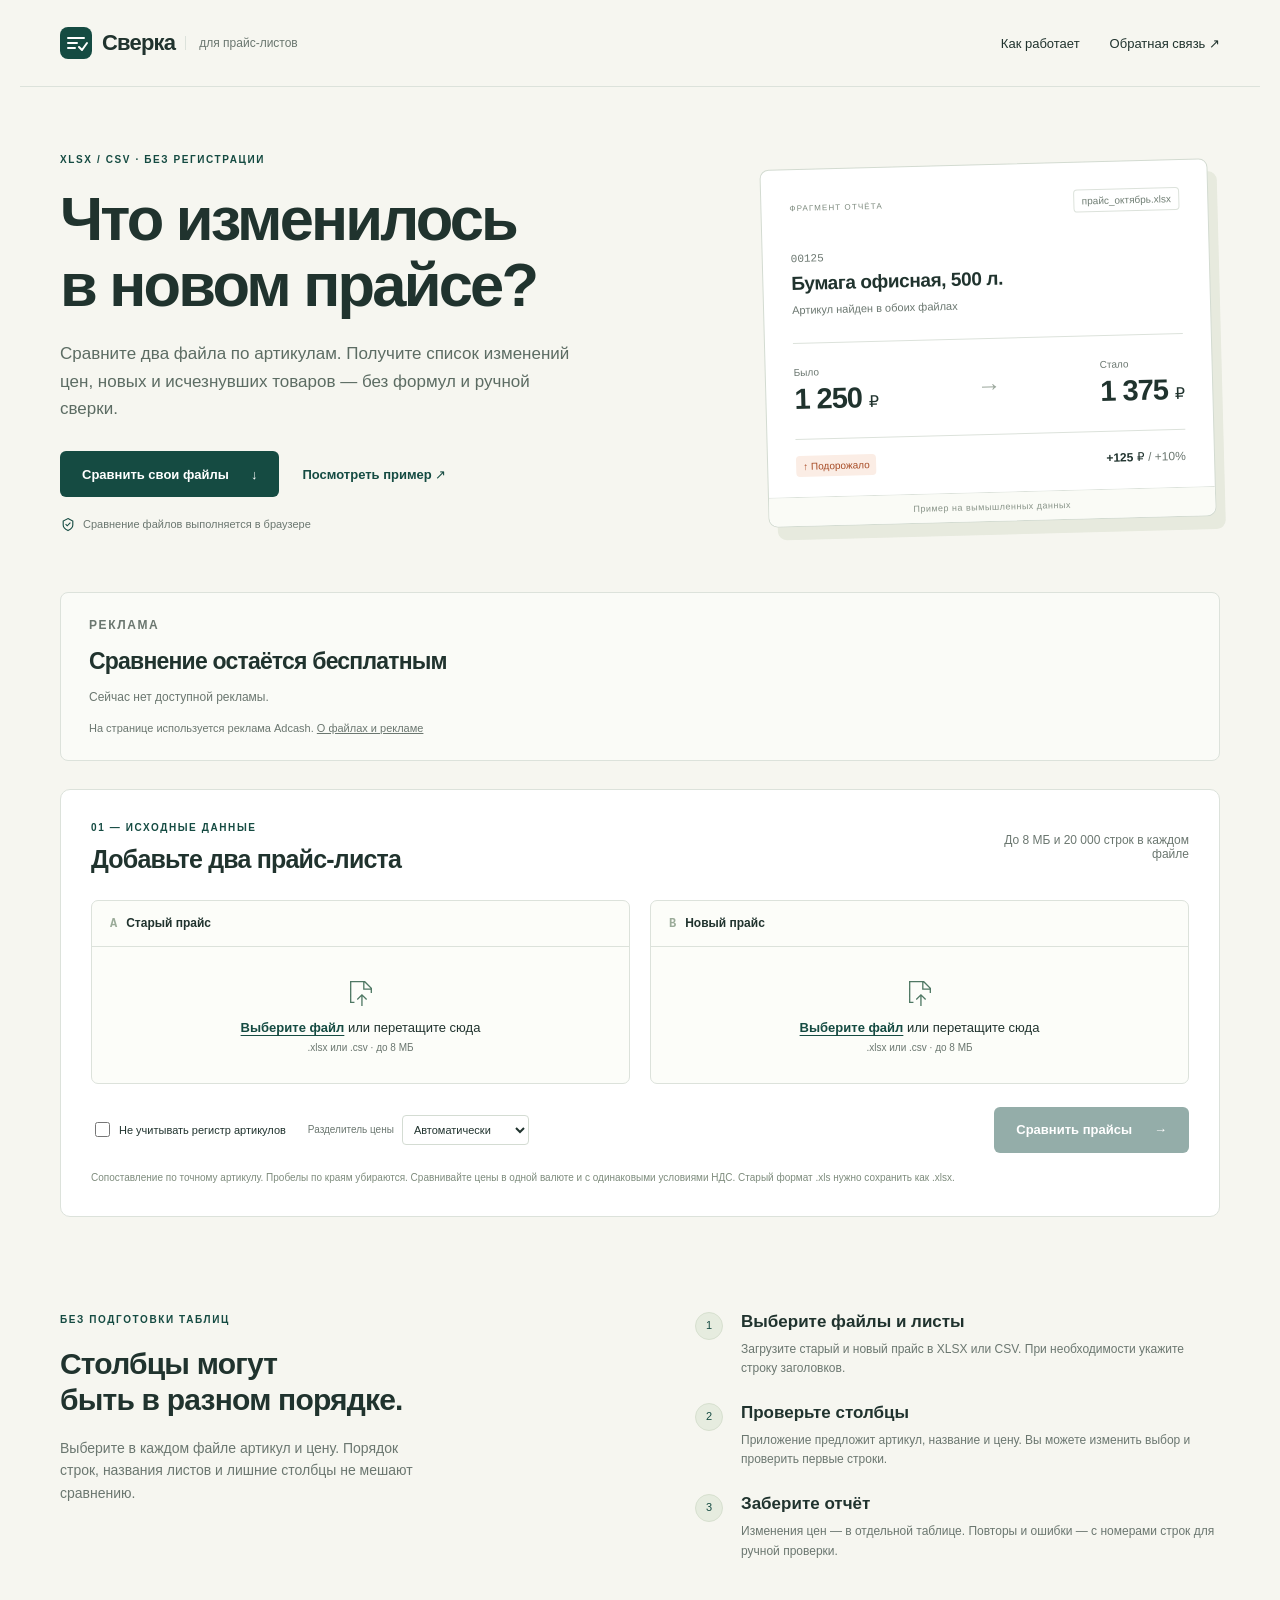
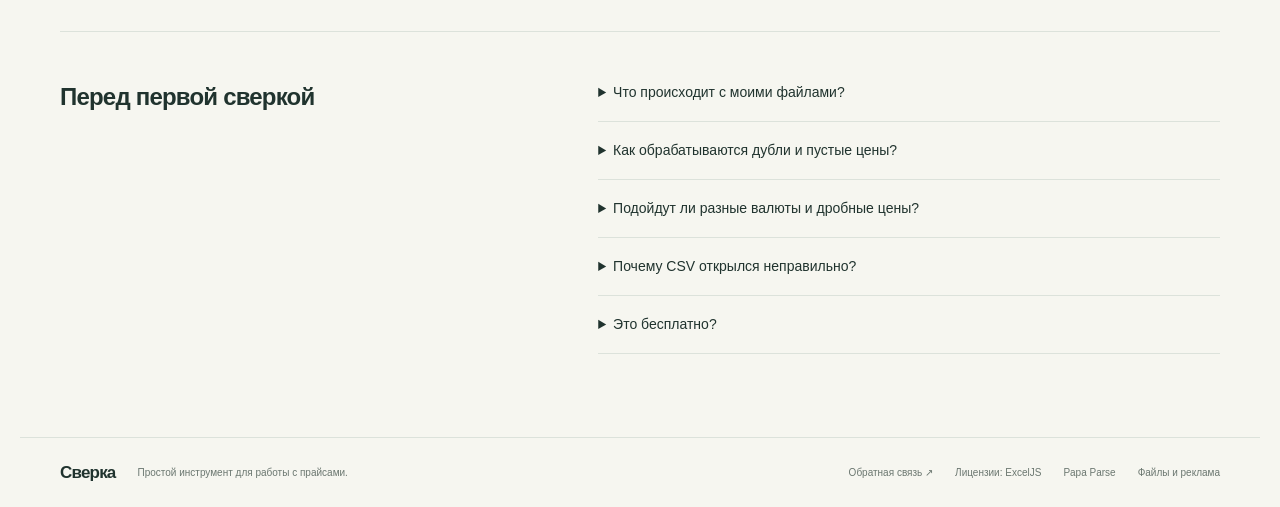
==== commit 7dad200b: "Load Adcash banner automatically beside the price tool" ====
--- a/index.html
+++ b/index.html
@@ -2,8 +2,8 @@
 <html lang="ru"><head><meta charset="utf-8"><meta name="viewport" content="width=device-width,initial-scale=1"><meta name="theme-color" content="#154b42"><title>Сверка — сравнить два прайс-листа Excel и CSV по артикулам</title><meta name="description" content="Загрузите старый и новый прайс-лист. Найдите изменения цен, новые и исчезнувшие товары. Бесплатно, без регистрации, файлы обрабатываются в вашем браузере."><link rel="canonical" href="https://dimarrter.github.io/sverka/"><meta property="og:title" content="Что изменилось в новом прайсе?"><meta property="og:description" content="Два файла Excel или CSV → понятный отчёт об изменениях цен. Бесплатно, без загрузки файлов на сервер."><meta property="og:type" content="website"><meta property="og:image" content="https://dimarrter.github.io/sverka/share.png"><link rel="icon" href="icon.svg" type="image/svg+xml"><link rel="stylesheet" href="style.css"><script defer src="papaparse.min.js"></script><script defer src="exceljs.min.js"></script><script type="module" src="app.mjs"></script><script defer src="ads.js"></script></head>
 <body><a class="skip" href="#workspace">К сравнению файлов</a><header class="site-head"><a class="brand" href="./" aria-label="Сверка, главная"><svg viewBox="0 0 32 32" aria-hidden="true"><rect width="32" height="32" rx="8" fill="currentColor"/><path d="M8 11h16M8 16h9M8 21h7m4-1 3 3 5-7" fill="none" stroke="white" stroke-width="2" stroke-linecap="round" stroke-linejoin="round"/></svg><strong>Сверка</strong><span>для прайс-листов</span></a><nav><a href="#how">Как работает</a><a href="https://t.me/Dimarrter" target="_blank" rel="noopener">Обратная связь ↗</a></nav></header>
 <main><section class="intro"><div class="intro-copy"><p class="eyebrow">XLSX / CSV · БЕЗ РЕГИСТРАЦИИ</p><h1>Что изменилось<br>в новом прайсе?</h1><p class="lede">Сравните два файла по артикулам. Получите список изменений цен, новых и исчезнувших товаров — без формул и ручной сверки.</p><div class="intro-actions"><a class="button primary" href="#workspace">Сравнить свои файлы <span aria-hidden="true">↓</span></a><button id="demo" class="text-button">Посмотреть пример <span aria-hidden="true">↗</span></button></div><p class="privacy"><svg viewBox="0 0 20 20" aria-hidden="true"><path d="m10 2 6 3v5c0 4-6 7-6 7s-6-3-6-7V5l6-3Z"/><path d="m7 9 2 2 4-4"/></svg> Сравнение файлов выполняется в браузере</p></div><div class="specimen" aria-label="Пример отчёта об изменении цены"><div class="paper-top"><span class="paper-label">ФРАГМЕНТ ОТЧЁТА</span><span class="file-pill">прайс_октябрь.xlsx</span></div><div class="paper-product"><span class="spec-sku">00125</span><h2>Бумага офисная, 500 л.</h2><p>Артикул найден в обоих файлах</p></div><div class="price-flow"><div><span>Было</span><strong>1 250 <small>₽</small></strong></div><span class="flow-arrow">→</span><div><span>Стало</span><strong>1 375 <small>₽</small></strong></div></div><div class="paper-bottom"><span class="badge up">↑ Подорожало</span><strong>+125 ₽ <span>/ +10%</span></strong></div><div class="paper-caption">Пример на вымышленных данных</div></div></section>
-<section id="workspace" class="workspace" aria-labelledby="work-title"><div class="section-top"><div><p class="eyebrow">01 — ИСХОДНЫЕ ДАННЫЕ</p><h2 id="work-title">Добавьте два прайс-листа</h2></div><span class="muted limit">До 8 МБ и 20 000 строк в каждом файле</span></div><div id="message" class="message" role="status" aria-live="polite" hidden></div><div id="files" class="file-grid"></div><div class="settings-bar"><label class="check"><input id="ignore-case" type="checkbox"> Не учитывать регистр артикулов</label><label class="inline-label">Разделитель цены <select id="decimal"><option value="auto">Автоматически</option><option value="comma">Запятая: 1.234,50</option><option value="dot">Точка: 1,234.50</option></select></label><button id="compare" class="button primary" disabled>Сравнить прайсы <span aria-hidden="true">→</span></button></div><p class="footnote">Сопоставление по точному артикулу. Пробелы по краям убираются. Сравнивайте цены в одной валюте и с одинаковыми условиями НДС. Старый формат .xls нужно сохранить как .xlsx.</p></section>
-<section id="results" class="results" hidden aria-labelledby="results-title"><div class="section-top"><div><p class="eyebrow">02 — РЕЗУЛЬТАТ</p><h2 id="results-title" tabindex="-1">Изменения в прайсе</h2><p id="result-description" class="muted"></p></div><button id="download" class="button dark">Скачать отчёт .xlsx <span aria-hidden="true">↓</span></button></div><div id="counts" class="counts"></div><div id="review-note" class="review-note" hidden></div><div class="table-tools"><div id="filters" class="filters" role="group" aria-label="Фильтр по изменениям"></div><label class="search"><span class="sr-only">Поиск по артикулу или названию</span><input id="search" type="search" placeholder="Артикул или название"><span aria-hidden="true">⌕</span></label></div><div class="table-wrap"><table class="result-table"><thead><tr><th>Артикул / товар</th><th>Изменение</th><th class="num">Было</th><th class="num">Стало</th><th class="num">Разница</th><th class="num">%</th><th>Примечание</th></tr></thead><tbody id="rows"></tbody></table><div id="empty" class="empty" hidden>По выбранным условиям ничего не найдено.</div></div><div class="table-bottom"><span id="row-count" class="muted"></span><button id="more" class="text-button" hidden>Показать ещё 50</button><span class="muted">В отчёте — все строки, независимо от фильтра</span></div><div class="feedback-box"><div><strong>Чего не хватает для вашего прайса?</strong><p>Напишите, какой формат или столбец не удалось обработать. Конфиденциальный файл присылать не нужно.</p></div><a class="button outline" href="https://t.me/Dimarrter" target="_blank" rel="noopener">Написать автору ↗</a></div></section>
-<aside class="ad-section" aria-label="Необязательная реклама"><div class="ad-copy"><p class="eyebrow">РЕКЛАМА</p><h2>Сверка остаётся бесплатной</h2><p id="ad-status" role="status">Баннер можно включить по желанию.</p><div id="ad-choice"><p>Adcash может использовать cookie и данные устройства для подбора рекламы. <a href="privacy.html">Подробнее</a></p><div class="ad-actions"><button id="ad-accept" class="button dark" type="button">Разрешить рекламу</button><button id="ad-decline" class="text-button" type="button">Без рекламы</button></div></div><button id="ad-settings" class="text-button" type="button">Настройки рекламы</button></div><div id="ad-banner" class="ad-banner" hidden aria-label="Реклама Adcash"></div></aside><section id="how" class="how"><div><p class="eyebrow">БЕЗ ПОДГОТОВКИ ТАБЛИЦ</p><h2>Столбцы могут<br>быть в разном порядке.</h2><p>Выберите в каждом файле артикул и цену. Порядок строк, названия листов и лишние столбцы не мешают сравнению.</p></div><ol><li><span>1</span><div><h3>Выберите файлы и листы</h3><p>Загрузите старый и новый прайс в XLSX или CSV. При необходимости укажите строку заголовков.</p></div></li><li><span>2</span><div><h3>Проверьте столбцы</h3><p>Приложение предложит артикул, название и цену. Вы можете изменить выбор и проверить первые строки.</p></div></li><li><span>3</span><div><h3>Заберите отчёт</h3><p>Изменения цен — в отдельной таблице. Повторы и ошибки — с номерами строк для ручной проверки.</p></div></li></ol></section>
-<section class="faq" aria-labelledby="faq-title"><h2 id="faq-title">Перед первой сверкой</h2><div><details><summary>Что происходит с моими файлами?</summary><p>Чтение, сравнение и создание отчёта выполняются на вашем устройстве. Код сравнения не отправляет файлы на сервер. Необязательная реклама подключается отдельно, только с вашего разрешения. <a href="privacy.html">Подробнее о файлах и рекламе</a>. После перезагрузки страницы загруженные данные исчезнут. Настройки столбцов и файлы не сохраняются.</p></details><details><summary>Как обрабатываются дубли и пустые цены?</summary><p>Повторяющиеся артикулы не объединяются и не усредняются. Такие позиции, отсутствующие артикулы и нераспознанные цены попадут в «Проверить». У строк указан номер в исходном файле. Нулевая цена допустима; процент изменения от нуля не рассчитывается.</p></details><details><summary>Подойдут ли разные валюты и дробные цены?</summary><p>Используйте одну валюту и одинаковые условия НДС в обоих файлах. Конвертации валют нет. Поддерживаются неотрицательные цены до двух знаков после запятой. Для неоднозначных записей вроде 1,234 выберите разделитель явно.</p></details><details><summary>Почему CSV открылся неправильно?</summary><p>В карточке файла можно выбрать UTF-8 или Windows-1251 и разделитель столбцов. Артикулы из CSV читаются как текст, поэтому нули в начале сохраняются. Уже потерянные в исходном файле цифры восстановить нельзя.</p></details><details><summary>Это бесплатно?</summary><p>Да. Сравнение и скачивание отчёта доступны без оплаты и регистрации. Для первой версии действуют ограничения: 8 МБ на файл, до 20 000 строк данных и 100 столбцов на лист. Поддерживаются XLSX и CSV; защищённые паролем книги не поддерживаются.</p></details></div></section></main>
+<div id="workspace"><aside class="ad-section" aria-label="Реклама"><div class="ad-copy"><p class="eyebrow">РЕКЛАМА</p><h2>Сравнение остаётся бесплатным</h2><p id="ad-status" role="status">Загрузка рекламы…</p><p class="ad-disclosure">На странице используется реклама Adcash. <a href="privacy.html">О файлах и рекламе</a></p></div><div id="ad-banner" class="ad-banner" aria-label="Реклама Adcash"></div></aside><section class="workspace" aria-labelledby="work-title"><div class="section-top"><div><p class="eyebrow">01 — ИСХОДНЫЕ ДАННЫЕ</p><h2 id="work-title">Добавьте два прайс-листа</h2></div><span class="muted limit">До 8 МБ и 20 000 строк в каждом файле</span></div><div id="message" class="message" role="status" aria-live="polite" hidden></div><div id="files" class="file-grid"></div><div class="settings-bar"><label class="check"><input id="ignore-case" type="checkbox"> Не учитывать регистр артикулов</label><label class="inline-label">Разделитель цены <select id="decimal"><option value="auto">Автоматически</option><option value="comma">Запятая: 1.234,50</option><option value="dot">Точка: 1,234.50</option></select></label><button id="compare" class="button primary" disabled>Сравнить прайсы <span aria-hidden="true">→</span></button></div><p class="footnote">Сопоставление по точному артикулу. Пробелы по краям убираются. Сравнивайте цены в одной валюте и с одинаковыми условиями НДС. Старый формат .xls нужно сохранить как .xlsx.</p></section>
+</div><section id="results" class="results" hidden aria-labelledby="results-title"><div class="section-top"><div><p class="eyebrow">02 — РЕЗУЛЬТАТ</p><h2 id="results-title" tabindex="-1">Изменения в прайсе</h2><p id="result-description" class="muted"></p></div><button id="download" class="button dark">Скачать отчёт .xlsx <span aria-hidden="true">↓</span></button></div><div id="counts" class="counts"></div><div id="review-note" class="review-note" hidden></div><div class="table-tools"><div id="filters" class="filters" role="group" aria-label="Фильтр по изменениям"></div><label class="search"><span class="sr-only">Поиск по артикулу или названию</span><input id="search" type="search" placeholder="Артикул или название"><span aria-hidden="true">⌕</span></label></div><div class="table-wrap"><table class="result-table"><thead><tr><th>Артикул / товар</th><th>Изменение</th><th class="num">Было</th><th class="num">Стало</th><th class="num">Разница</th><th class="num">%</th><th>Примечание</th></tr></thead><tbody id="rows"></tbody></table><div id="empty" class="empty" hidden>По выбранным условиям ничего не найдено.</div></div><div class="table-bottom"><span id="row-count" class="muted"></span><button id="more" class="text-button" hidden>Показать ещё 50</button><span class="muted">В отчёте — все строки, независимо от фильтра</span></div><div class="feedback-box"><div><strong>Чего не хватает для вашего прайса?</strong><p>Напишите, какой формат или столбец не удалось обработать. Конфиденциальный файл присылать не нужно.</p></div><a class="button outline" href="https://t.me/Dimarrter" target="_blank" rel="noopener">Написать автору ↗</a></div></section>
+<section id="how" class="how"><div><p class="eyebrow">БЕЗ ПОДГОТОВКИ ТАБЛИЦ</p><h2>Столбцы могут<br>быть в разном порядке.</h2><p>Выберите в каждом файле артикул и цену. Порядок строк, названия листов и лишние столбцы не мешают сравнению.</p></div><ol><li><span>1</span><div><h3>Выберите файлы и листы</h3><p>Загрузите старый и новый прайс в XLSX или CSV. При необходимости укажите строку заголовков.</p></div></li><li><span>2</span><div><h3>Проверьте столбцы</h3><p>Приложение предложит артикул, название и цену. Вы можете изменить выбор и проверить первые строки.</p></div></li><li><span>3</span><div><h3>Заберите отчёт</h3><p>Изменения цен — в отдельной таблице. Повторы и ошибки — с номерами строк для ручной проверки.</p></div></li></ol></section>
+<section class="faq" aria-labelledby="faq-title"><h2 id="faq-title">Перед первой сверкой</h2><div><details><summary>Что происходит с моими файлами?</summary><p>Чтение, сравнение и создание отчёта выполняются на вашем устройстве. Код сравнения не отправляет файлы на сервер. На странице автоматически загружается сторонний рекламный код Adcash. <a href="privacy.html">Подробнее о файлах и рекламе</a>. После перезагрузки страницы загруженные данные исчезнут. Настройки столбцов и файлы не сохраняются.</p></details><details><summary>Как обрабатываются дубли и пустые цены?</summary><p>Повторяющиеся артикулы не объединяются и не усредняются. Такие позиции, отсутствующие артикулы и нераспознанные цены попадут в «Проверить». У строк указан номер в исходном файле. Нулевая цена допустима; процент изменения от нуля не рассчитывается.</p></details><details><summary>Подойдут ли разные валюты и дробные цены?</summary><p>Используйте одну валюту и одинаковые условия НДС в обоих файлах. Конвертации валют нет. Поддерживаются неотрицательные цены до двух знаков после запятой. Для неоднозначных записей вроде 1,234 выберите разделитель явно.</p></details><details><summary>Почему CSV открылся неправильно?</summary><p>В карточке файла можно выбрать UTF-8 или Windows-1251 и разделитель столбцов. Артикулы из CSV читаются как текст, поэтому нули в начале сохраняются. Уже потерянные в исходном файле цифры восстановить нельзя.</p></details><details><summary>Это бесплатно?</summary><p>Да. Сравнение и скачивание отчёта доступны без оплаты и регистрации. Для первой версии действуют ограничения: 8 МБ на файл, до 20 000 строк данных и 100 столбцов на лист. Поддерживаются XLSX и CSV; защищённые паролем книги не поддерживаются.</p></details></div></section></main>
 <footer><a class="brand" href="./"><strong>Сверка</strong></a><span>Простой инструмент для работы с прайсами.</span><a href="https://t.me/Dimarrter" target="_blank" rel="noopener">Обратная связь ↗</a><a href="LICENSE-exceljs.txt">Лицензии: ExcelJS</a><a href="LICENSE-papaparse.txt">Papa Parse</a><a href="privacy.html">Файлы и реклама</a></footer><noscript><p>Для обработки файлов включите JavaScript. Содержимое файлов обрабатывается локально.</p></noscript></body></html>
--- a/style.css
+++ b/style.css
@@ -1,3 +1,3 @@
 :root{--ink:#20332e;--muted:#6b7770;--green:#154b42;--line:#dce2db;--paper:#fff;--back:#f6f6f0;--orange:#b75026;--mint:#e9f1e9;font-family:Inter,"Segoe UI",Arial,sans-serif;color:var(--ink);background:var(--back);font-synthesis:none}*{box-sizing:border-box}html{scroll-behavior:smooth;scroll-padding-top:28px}body{margin:0}a{color:inherit;text-decoration:none}button,input,select{font:inherit}button,a,input,select,summary{touch-action:manipulation}button{cursor:pointer}button:disabled{cursor:not-allowed;opacity:.45}button:focus-visible,a:focus-visible,input:focus-visible,select:focus-visible,summary:focus-visible{outline:3px solid #d8a328;outline-offset:4px}button{border:0}h1,h2,h3,p{margin:0}p{line-height:1.6}h1{font-size:clamp(40px,4.8vw,64px);line-height:1.07;letter-spacing:-2.8px;font-weight:640}h2{font-size:30px;line-height:1.22;letter-spacing:-.8px;font-weight:620}h3{font-size:17px;font-weight:600}.site-head{max-width:1240px;margin:auto;padding:27px 40px;display:flex;align-items:center;justify-content:space-between;border-bottom:1px solid var(--line)}.brand{display:flex;align-items:center;gap:10px}.brand svg{width:32px;height:32px;color:var(--green)}.brand strong{font-size:22px;letter-spacing:-.8px}.brand span{font-size:12px;color:var(--muted);padding-left:13px;border-left:1px solid var(--line)}nav{display:flex;gap:30px;font-size:13px}nav a:hover,footer a:hover{text-decoration:underline}main{max-width:1240px;margin:auto;padding:0 40px}.intro{display:grid;grid-template-columns:1.16fr .84fr;gap:75px;align-items:center;padding:65px 0 58px}.eyebrow{font-size:10px;font-weight:700;letter-spacing:1.6px;color:var(--green);margin-bottom:18px}.lede{max-width:530px;color:#5c6c63;margin-top:23px;font-size:17px}.intro-actions{display:flex;gap:23px;align-items:center;margin-top:29px}.button{display:inline-flex;justify-content:center;align-items:center;gap:22px;min-height:46px;padding:13px 22px;font-size:13px;font-weight:600;border-radius:6px;white-space:nowrap;transition:background .15s}.primary{background:var(--green);color:white}.primary:hover:not(:disabled){background:#0b382f}.text-button{background:transparent;color:var(--green);padding:10px 0;font-size:13px;font-weight:600}.text-button:hover{text-decoration:underline}.privacy{display:flex;align-items:center;gap:7px;margin-top:19px;font-size:11px;color:var(--muted)}.privacy svg{width:16px;height:16px;fill:none;stroke:var(--green);stroke-width:1.4}.specimen{position:relative;background:#fff;border:1px solid #d3dbd1;border-radius:9px;padding:27px 28px 0;transform:rotate(-1.5deg);box-shadow:9px 13px 0 #e7eade;margin-right:8px}.paper-top{display:flex;align-items:center;justify-content:space-between;gap:12px}.paper-label{font-size:8px;letter-spacing:1.1px;color:#7d8a7e}.file-pill{font-size:10px;color:#707e74;border:1px solid var(--line);padding:5px 7px;border-radius:4px}.paper-product{padding:28px 0 23px;border-bottom:1px solid var(--line)}.spec-sku{font-family:Consolas,monospace;color:var(--muted);font-size:11px}.paper-product h2{font-size:19px;margin-top:6px;letter-spacing:-.4px}.paper-product p{font-size:11px;color:var(--muted);margin-top:7px}.price-flow{display:flex;align-items:center;justify-content:space-between;padding:23px 0}.price-flow div>span{display:block;font-size:10px;color:var(--muted);margin-bottom:5px}.price-flow strong{font-size:29px;font-weight:550;letter-spacing:-1px}.price-flow small{font-size:16px;font-weight:400}.flow-arrow{font-size:24px;color:#9ba79c}.paper-bottom{padding:16px 0 20px;border-top:1px solid var(--line);display:flex;align-items:center;justify-content:space-between;font-size:12px}.paper-bottom strong{font-weight:600}.paper-bottom strong span{font-weight:400;color:var(--muted)}.paper-caption{margin:0 -28px;background:#fafbf6;border-top:1px solid var(--line);border-radius:0 0 9px 9px;font-size:9px;letter-spacing:.5px;color:#899489;text-align:center;padding:9px}.badge{display:inline-block;font-size:10px;border-radius:4px;padding:5px 7px;white-space:nowrap;background:#eff1ed;color:#5c6c63}.badge.up{background:#fbede5;color:#a74b25}.badge.down{background:#e6f2e9;color:#24734e}.badge.added{background:#e4f0ed;color:#126351}.badge.removed{background:#edf0f1;color:#65727a}.badge.review{background:#fff2cd;color:#856212}.workspace,.results{background:white;border:1px solid var(--line);border-radius:10px;padding:30px;margin-bottom:25px;scroll-margin-top:20px}.section-top{display:flex;justify-content:space-between;align-items:center;gap:25px;margin-bottom:25px}.section-top .eyebrow{margin-bottom:8px}.section-top h2{font-size:25px}.muted{font-size:12px;color:var(--muted)}.limit{text-align:right;max-width:200px}.file-grid{display:grid;grid-template-columns:1fr 1fr;gap:20px}.file-card{border:1px solid var(--line);border-radius:7px;background:#fcfdf9;overflow:hidden;min-width:0}.card-head{padding:15px 18px;display:flex;align-items:center;justify-content:space-between;border-bottom:1px solid var(--line);font-size:12px}.card-head strong{font-weight:600}.step-num{margin-right:9px;color:#9aab99;font-family:Consolas,monospace}.clear-file{padding:2px 5px;background:none;color:var(--muted);font-size:11px}.dropzone{display:block;text-align:center;padding:30px 15px;cursor:pointer;position:relative}.dropzone.drag{background:var(--mint);outline:2px dashed var(--green);outline-offset:-6px}.dropzone input{position:absolute;inset:0;width:100%;height:100%;opacity:0;cursor:pointer}.dropzone:focus-within{outline:3px solid #d8a328;outline-offset:-4px}.upload-icon{width:30px;height:30px;color:#4f7864;margin-bottom:9px;fill:none;stroke:currentColor;stroke-width:1.4}.drop-title{font-size:13px;display:block}.drop-title b{font-weight:600;color:var(--green);text-decoration:underline;text-underline-offset:3px}.drop-sub{font-size:10px;display:block;color:var(--muted);margin-top:7px}.file-info{padding:16px 18px 10px;display:flex;gap:10px;align-items:center}.file-name{font-size:12px;font-weight:600;overflow-wrap:anywhere}.file-meta{font-size:10px;color:var(--muted);margin-top:4px}.file-type{color:var(--green);font:10px Consolas,monospace;background:#e5eee4;border-radius:5px;padding:12px 6px}.mapping{padding:4px 18px 18px}.mapping label{display:flex;flex-direction:column;gap:5px;font-size:10px;color:var(--muted)}select,input[type=number]{border:1px solid #d4dcd3;background:white;color:var(--ink);border-radius:4px;padding:8px 9px;max-width:100%;min-width:0;font-size:12px}select{cursor:pointer}.map-top{display:grid;grid-template-columns:1fr 1fr;gap:10px;margin:9px 0}.map-cols{display:grid;grid-template-columns:1fr 1fr 1fr;gap:10px}.csv-options{display:grid;grid-template-columns:1fr 1fr;gap:10px;margin:9px 0}.mini-wrap{overflow:auto;margin-top:13px;background:white;border:1px solid var(--line);border-radius:3px;max-height:155px}.mini{border-collapse:collapse;width:100%;font-size:10px;white-space:nowrap}.mini th,.mini td{padding:7px 9px;text-align:left;border-bottom:1px solid #ebeee8;max-width:140px;overflow:hidden;text-overflow:ellipsis}.mini th{background:#f1f4ec;color:#64745f;font-weight:500}.mini td:first-child{color:#899786}.settings-bar{display:flex;align-items:center;gap:22px;margin-top:23px;flex-wrap:wrap}.settings-bar .button{margin-left:auto}.check{display:flex;align-items:center;gap:6px;font-size:11px}.check input{accent-color:var(--green);width:15px;height:15px}.inline-label{font-size:10px;display:flex;align-items:center;gap:8px;color:var(--muted)}.inline-label select{font-size:11px;padding:7px}.footnote{font-size:10px;color:#7e8c7d;margin-top:16px;line-height:1.7}.message{padding:13px 16px;background:#f9f0dc;color:#715817;font-size:12px;border-radius:6px;margin-bottom:18px;line-height:1.6}.message.success{background:#e9f2e8;color:#235d3c}.dark{background:#243c32;color:#fff}.dark:hover:not(:disabled){background:#10281e}.outline{border:1px solid #c3d1bf;color:var(--green);background:transparent}.outline:hover{background:#e9f1e5}.results{padding-top:28px}.results .section-top{margin-bottom:23px}.results .section-top p.muted{margin-top:8px}.counts{display:grid;grid-template-columns:repeat(6,1fr);gap:1px;border:1px solid var(--line);border-radius:6px;overflow:hidden;background:var(--line);margin-bottom:20px}.count{background:#fafbf7;padding:16px 14px;border:0;text-align:left}.count b{font-size:25px;font-weight:550;display:block;margin-bottom:5px}.count span{font-size:10px;color:var(--muted)}.count[data-status=up] b{color:#b4542a}.count[data-status=down] b{color:#28784f}.count[data-status=review] b{color:#a07b12}.count:hover{background:#eef3e8}.review-note{font-size:12px;padding:13px 16px;background:#fff8e6;color:#7b621b;border:1px solid #f1e5be;border-radius:5px;margin-bottom:18px;line-height:1.6}.table-tools{display:flex;align-items:center;justify-content:space-between;gap:12px;margin:20px 0 12px}.filters{display:flex;gap:5px;flex-wrap:wrap}.filter{font-size:10px;background:#f3f5ee;color:#677661;padding:8px 11px;border-radius:4px}.filter[aria-pressed=true]{background:#deeadc;color:#214c34;font-weight:600}.search{position:relative;min-width:180px}.search input{width:100%;padding:8px 28px 8px 12px;font-size:11px;border:1px solid var(--line);border-radius:4px}.search>span:last-child{position:absolute;right:9px;top:4px;color:#6c7c66;font-size:23px}.table-wrap{overflow:auto;border:1px solid var(--line);border-radius:6px}.result-table{width:100%;border-collapse:collapse;font-size:12px;min-width:780px}.result-table th{text-align:left;padding:12px 13px;font-size:10px;font-weight:500;background:#f5f7f0;color:#74836c;white-space:nowrap}.result-table td{padding:14px 13px;border-top:1px solid #e8ece2;vertical-align:top}.result-table .num{text-align:right;white-space:nowrap;font-variant-numeric:tabular-nums}.result-table td:first-child{min-width:180px}.sku{display:block;font:11px Consolas,monospace;margin-bottom:5px;max-width:250px;overflow-wrap:anywhere}.product{font-size:10px;color:var(--muted);max-width:240px;overflow-wrap:anywhere}.row-note{font-size:10px;color:#77846e;min-width:160px;max-width:270px;line-height:1.5}.delta-up{color:#a84e28}.delta-down{color:#24764d}.empty{padding:30px;text-align:center;color:var(--muted);font-size:13px}.table-bottom{display:flex;align-items:center;justify-content:space-between;gap:12px;margin-top:13px}.table-bottom>span:last-child{font-size:10px;text-align:right}.feedback-box{display:flex;align-items:center;justify-content:space-between;gap:25px;margin-top:27px;padding:21px;background:#f3f6ed;border-radius:6px}.feedback-box strong{font-size:14px;font-weight:600}.feedback-box p{font-size:11px;max-width:540px;margin-top:6px;color:var(--muted)}.how{display:grid;grid-template-columns:1fr 1fr;gap:110px;padding:70px 0;border-bottom:1px solid var(--line)}.how>div>p:last-child{max-width:370px;font-size:14px;color:var(--muted);margin-top:18px}.how ol{list-style:none;padding:0;margin:0}.how li{display:flex;gap:18px;padding:0 0 25px}.how li>span{font-size:11px;background:#e6ecdf;border:1px solid #d7e0cf;width:28px;height:28px;flex:0 0 28px;text-align:center;padding-top:6px;border-radius:50%;color:var(--green)}.how li p{color:var(--muted);font-size:12px;margin-top:8px}.how li:last-child{padding-bottom:0}.faq{display:grid;grid-template-columns:1fr 1.3fr;gap:60px;padding:50px 0 65px}.faq h2{font-size:24px}details{border-bottom:1px solid var(--line);padding:0 0 18px;margin-bottom:18px}summary{font-size:14px;cursor:pointer;font-weight:500;line-height:1.5}details p{font-size:12px;color:var(--muted);padding:13px 0 0 17px}footer{border-top:1px solid var(--line);max-width:1240px;margin:auto;padding:25px 40px;display:flex;align-items:center;gap:22px;color:var(--muted);font-size:10px}footer .brand{color:var(--ink)}footer .brand strong{font-size:17px}footer>span{margin-right:auto}.skip{position:absolute;left:20px;top:-100px;background:white;padding:15px;z-index:9}.skip:focus{top:10px}.sr-only{position:absolute;width:1px;height:1px;overflow:hidden;clip:rect(0,0,0,0)}[hidden]{display:none!important}@media(max-width:1000px){.intro{gap:35px}h1{font-size:48px}.brand span{display:none}.settings-bar{gap:14px}.settings-bar .button{width:100%;margin:0}.how{gap:50px}.counts{grid-template-columns:repeat(3,1fr)}}@media(max-width:700px){.site-head{padding:20px}.site-head nav{gap:15px;font-size:11px}.site-head nav a:first-child{display:none}main{padding:0 16px}.intro{grid-template-columns:1fr;padding:36px 4px 35px;gap:32px}h1{font-size:44px;letter-spacing:-1.9px}.lede{font-size:15px;max-width:480px}.intro-actions{gap:18px;flex-wrap:wrap}.privacy{font-size:10px}.specimen{max-width:470px;width:100%;margin:auto;transform:none;box-shadow:5px 6px 0 #e7eade}.workspace,.results{padding:20px 16px}.section-top{align-items:flex-start;gap:15px;flex-wrap:wrap}.section-top h2{font-size:23px}.limit{max-width:none;text-align:left;font-size:10px}.file-grid{grid-template-columns:1fr}.map-cols{grid-template-columns:1fr 1fr}.map-cols label:last-child{grid-column:1/-1}.settings-bar{display:block}.settings-bar .inline-label{margin:15px 0}.settings-bar .button{width:100%}.counts{grid-template-columns:repeat(3,1fr)}.count{padding:13px 10px}.count b{font-size:23px}.table-tools{align-items:stretch;flex-direction:column}.filters{gap:5px}.table-bottom{flex-wrap:wrap}.table-bottom>span:last-child{text-align:left}.feedback-box{align-items:flex-start;flex-direction:column}.how{padding:40px 4px;grid-template-columns:1fr;gap:28px}.faq{padding:35px 4px;grid-template-columns:1fr;gap:25px}footer{padding:22px 20px;flex-wrap:wrap;gap:15px}footer>span{flex-basis:65%;margin-right:0}h2{font-size:27px}}@media(prefers-reduced-motion:reduce){html{scroll-behavior:auto}*{transition:none!important}}
 
-.ad-section{border-top:1px solid var(--line);padding:32px 4px;display:flex;align-items:center;justify-content:space-between;gap:32px}.ad-copy{max-width:620px}.ad-copy h2{font-size:24px;margin:0 0 12px}.ad-copy p{font-size:13px;line-height:1.7;color:var(--muted)}.ad-copy a{text-decoration:underline}.ad-actions{display:flex;align-items:center;gap:22px;flex-wrap:wrap;margin:16px 0}.ad-copy>#ad-settings{font-size:11px;margin-top:10px}.ad-banner{width:300px;min-width:300px;height:250px;overflow:hidden}.privacy-page{max-width:820px;margin:40px auto 80px;line-height:1.85}.privacy-page h1{font-size:38px}.privacy-page h2{font-size:24px;margin:30px 0 10px}.privacy-page p{font-size:15px}.privacy-page a{text-decoration:underline}@media(max-width:700px){.ad-section{flex-direction:column;align-items:flex-start}.ad-banner{align-self:center}.privacy-page{margin:25px auto 60px}.privacy-page h1{font-size:30px}}
+ .ad-section{border:1px solid var(--line);border-radius:8px;background:#fafbf7;padding:22px 28px;margin-bottom:28px;display:flex;align-items:center;justify-content:space-between;gap:32px}.ad-copy{max-width:520px}.ad-copy .eyebrow{margin-bottom:12px}.ad-copy h2{font-size:23px;margin:0 0 12px}.ad-copy p{font-size:12px;line-height:1.7;color:var(--muted)}.ad-copy a{text-decoration:underline}.ad-copy .ad-disclosure{font-size:11px;margin-top:12px}.ad-banner{width:300px;min-width:300px;height:250px;overflow:hidden;background:#f0f2ec}.ad-banner[hidden]{display:none}.privacy-page{max-width:820px;margin:40px auto 80px;line-height:1.85}.privacy-page h1{font-size:38px}.privacy-page h2{font-size:24px;margin:30px 0 10px}.privacy-page p{font-size:15px}.privacy-page a{text-decoration:underline}@media(min-width:1920px){.ad-section{position:fixed;right:max(20px,calc((100vw - 1900px)/2));top:110px;width:324px;padding:12px;display:block}.ad-copy h2{font-size:18px}.ad-copy{margin-bottom:14px}.ad-copy .ad-disclosure{font-size:10px}.ad-banner{margin:auto}}@media(max-width:700px){.ad-section{padding:18px 10px;flex-direction:column;align-items:flex-start;gap:18px}.ad-banner{align-self:center}.privacy-page{margin:25px auto 60px}.privacy-page h1{font-size:30px}}
